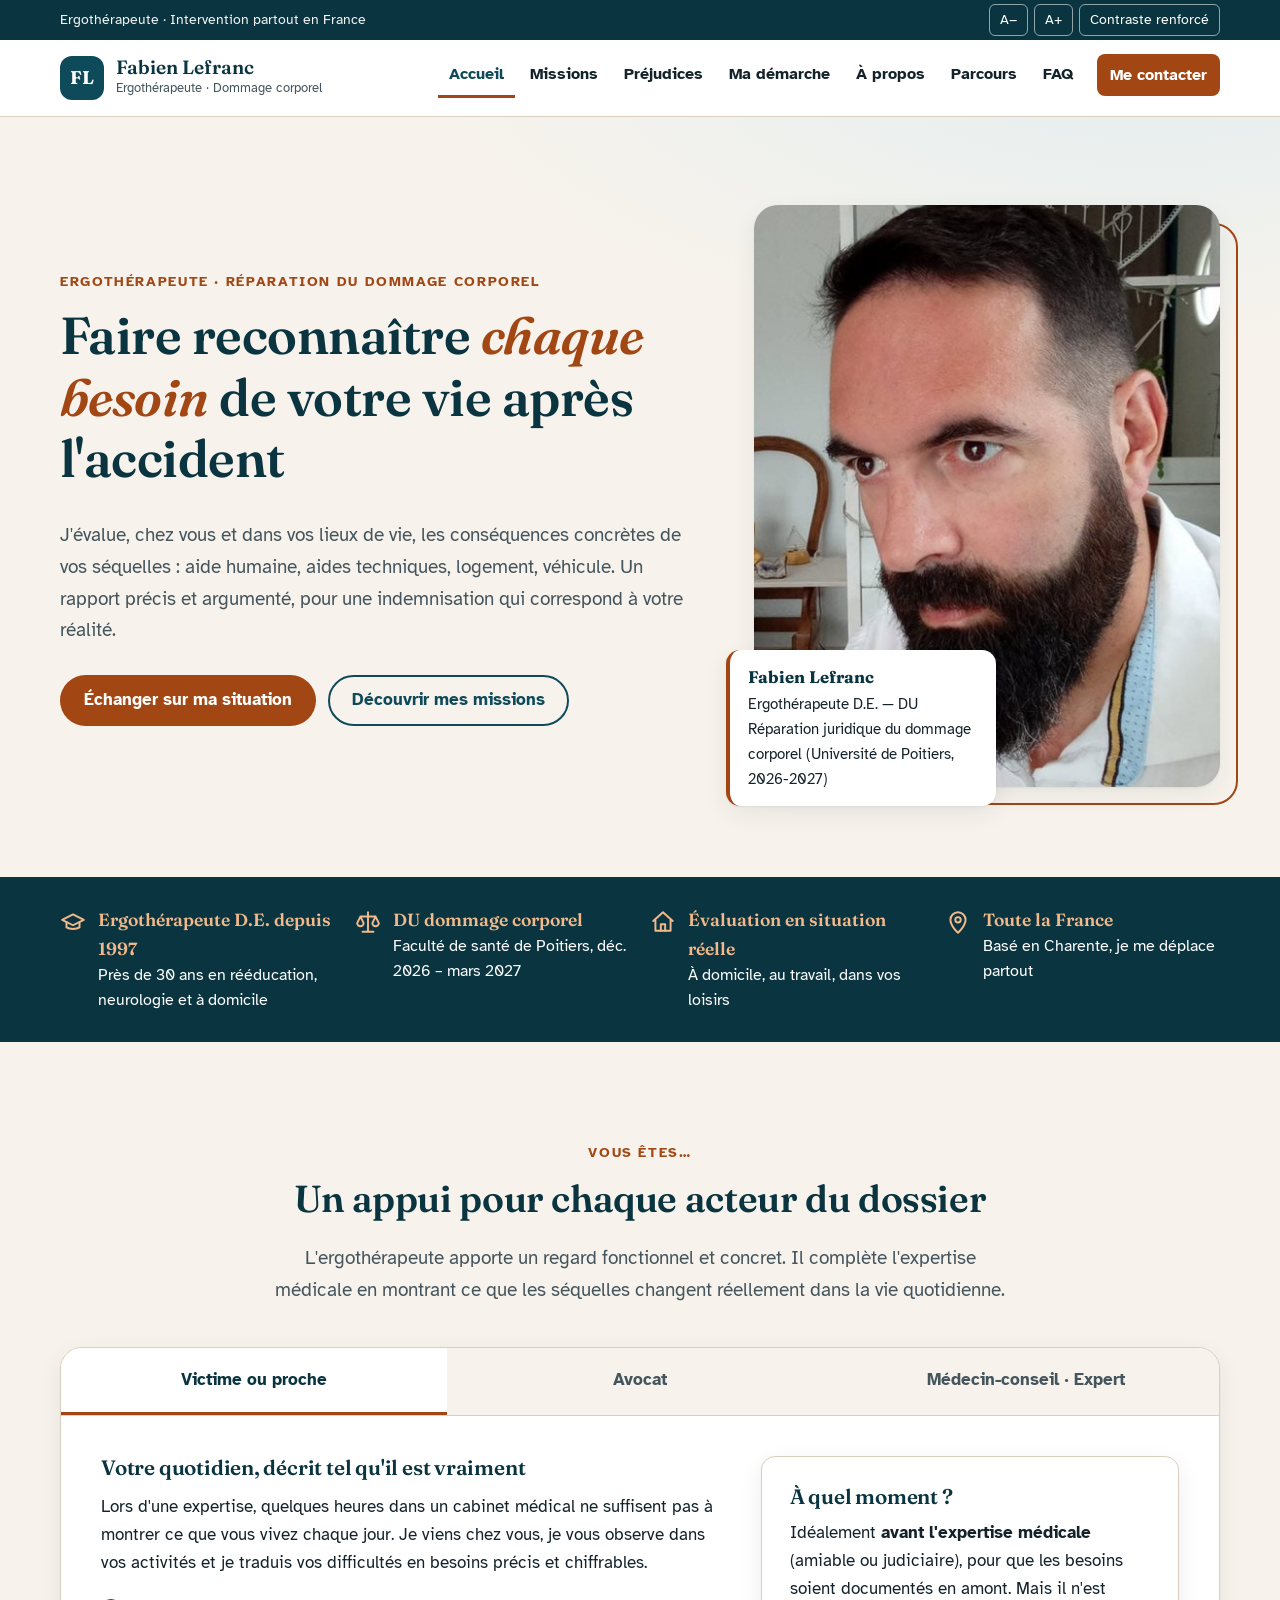
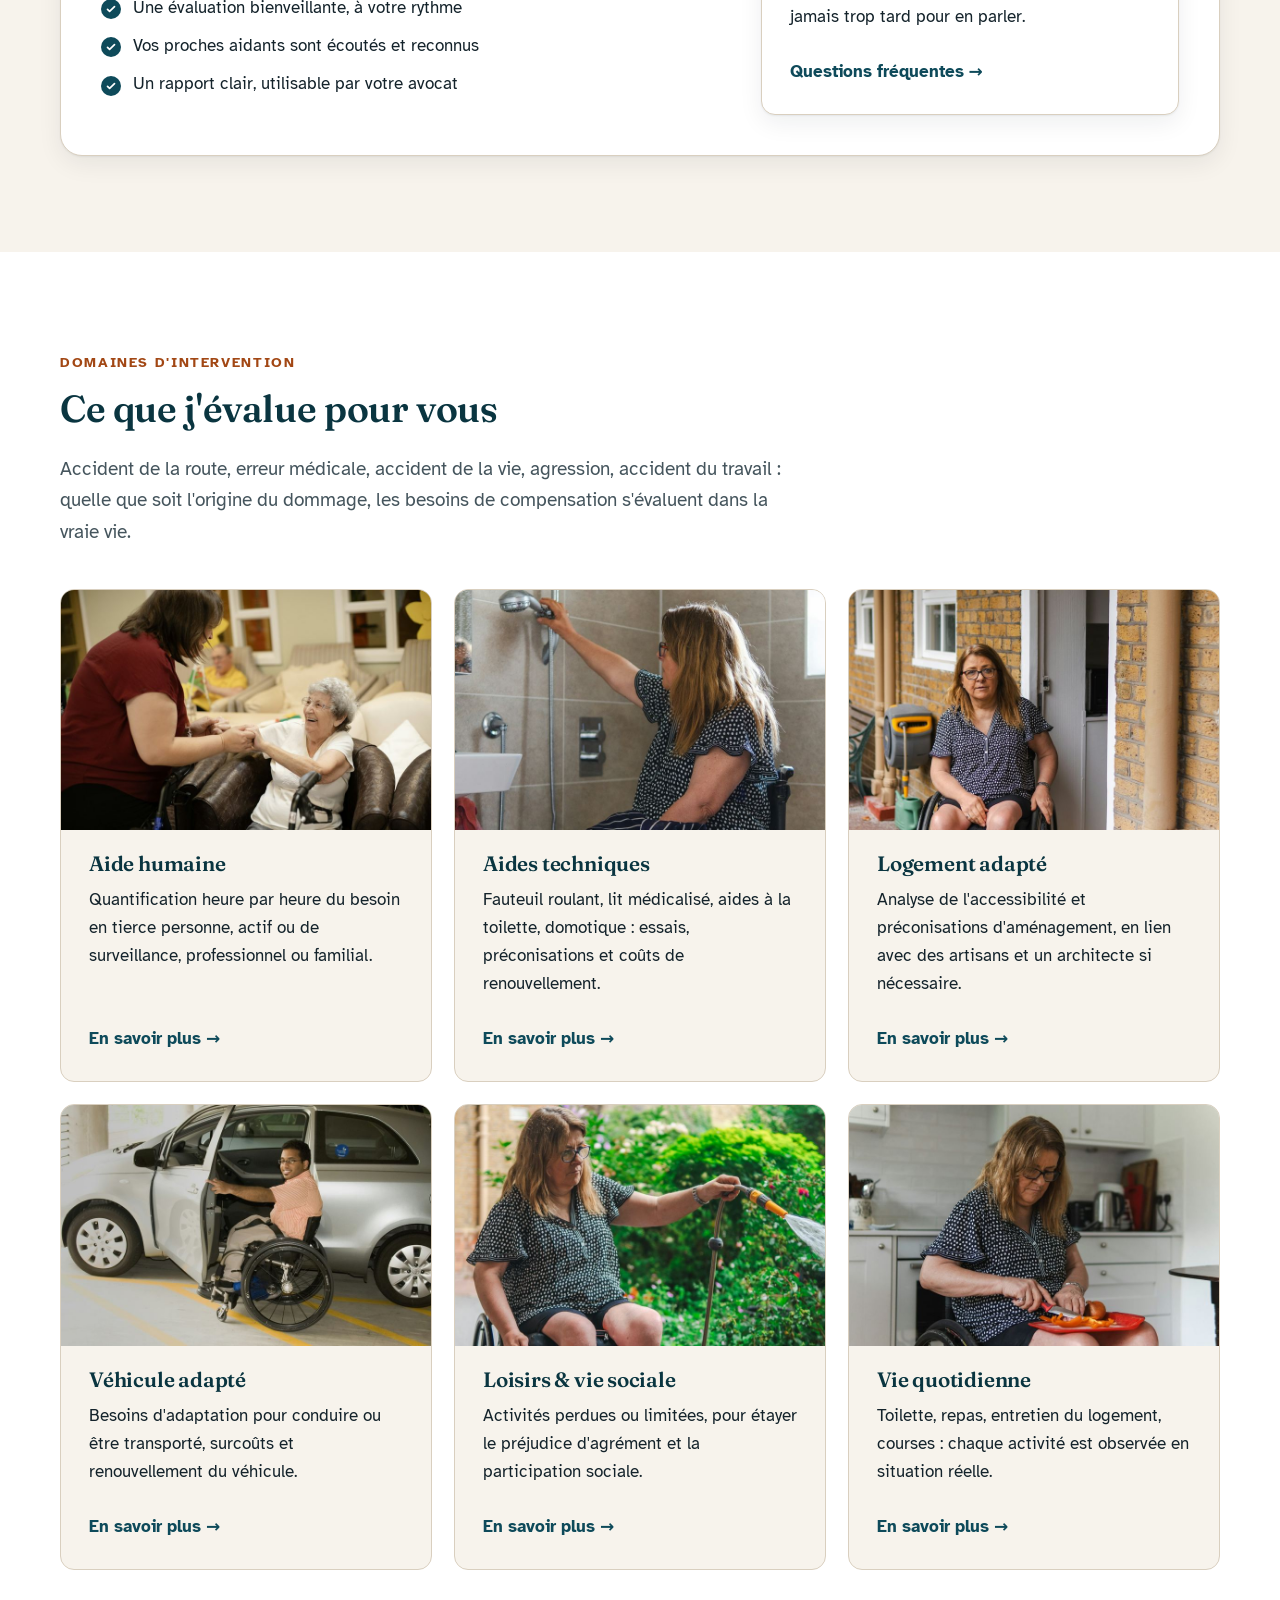
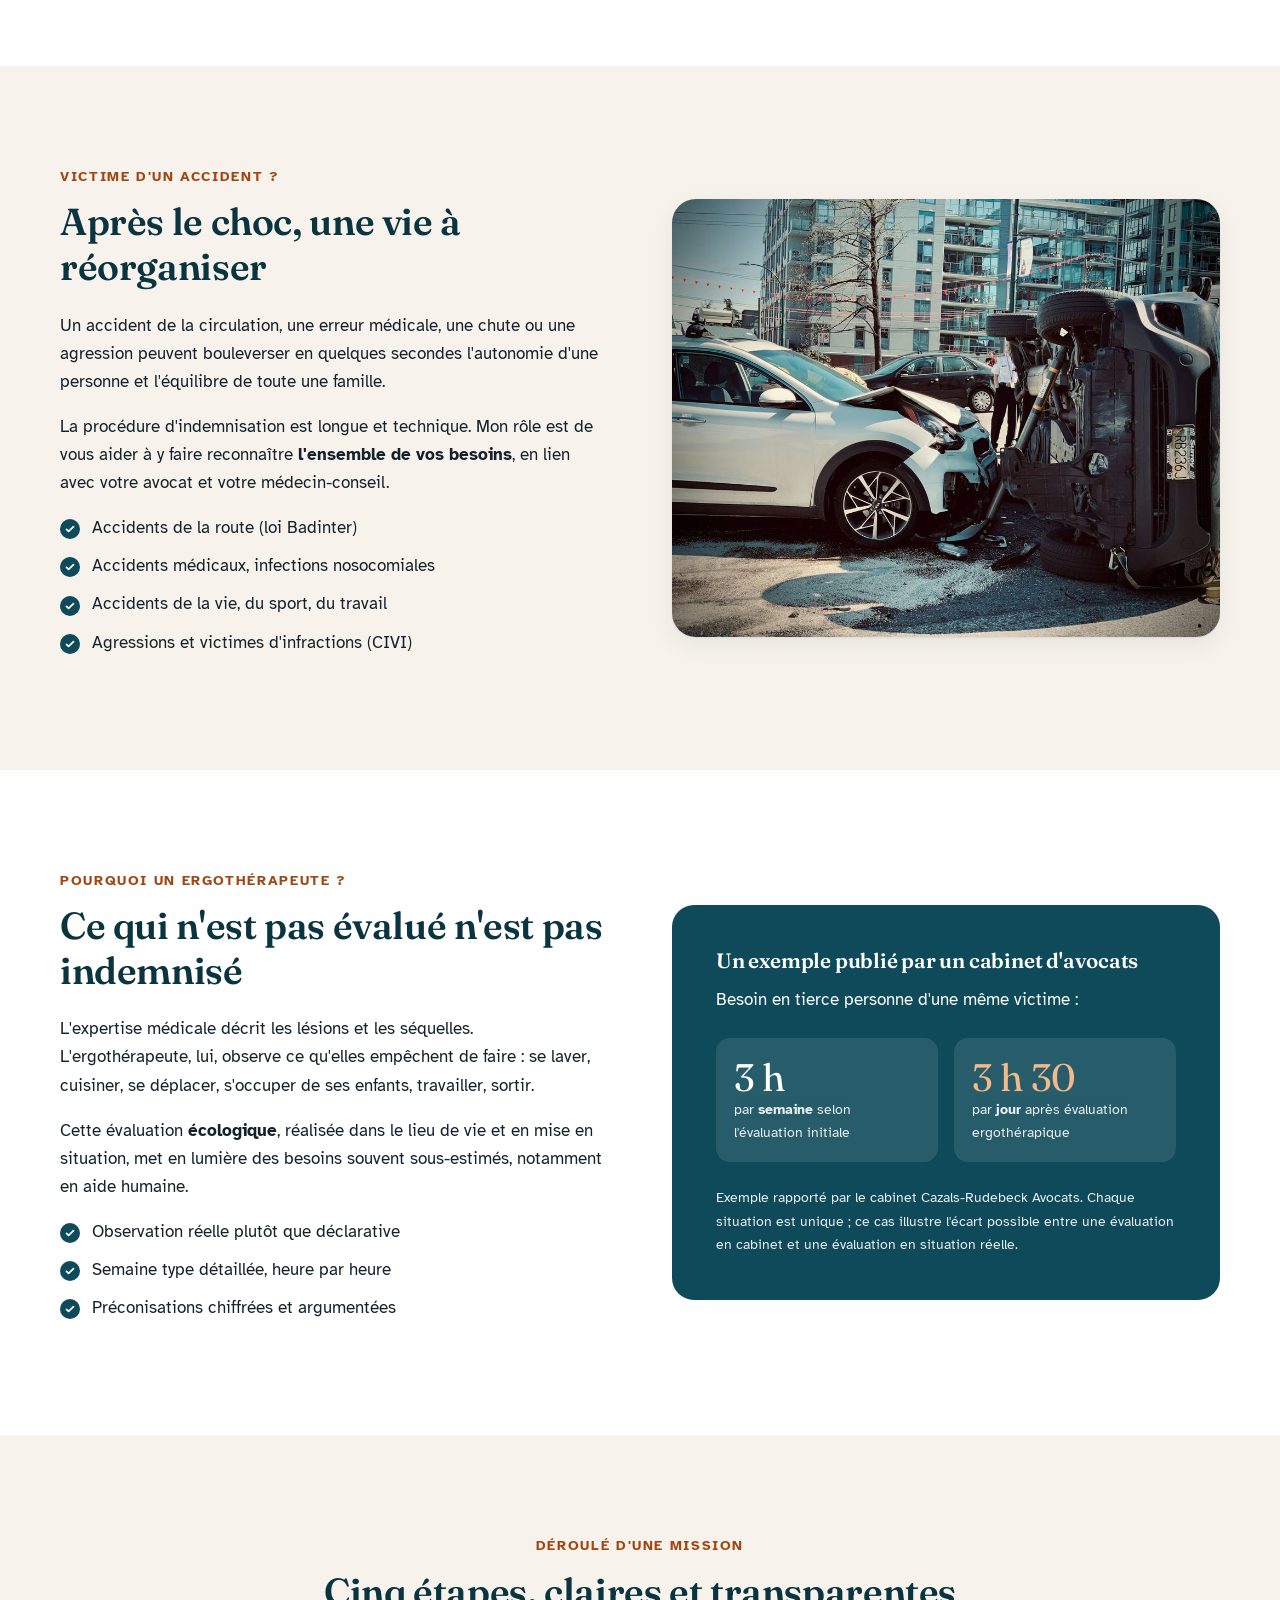
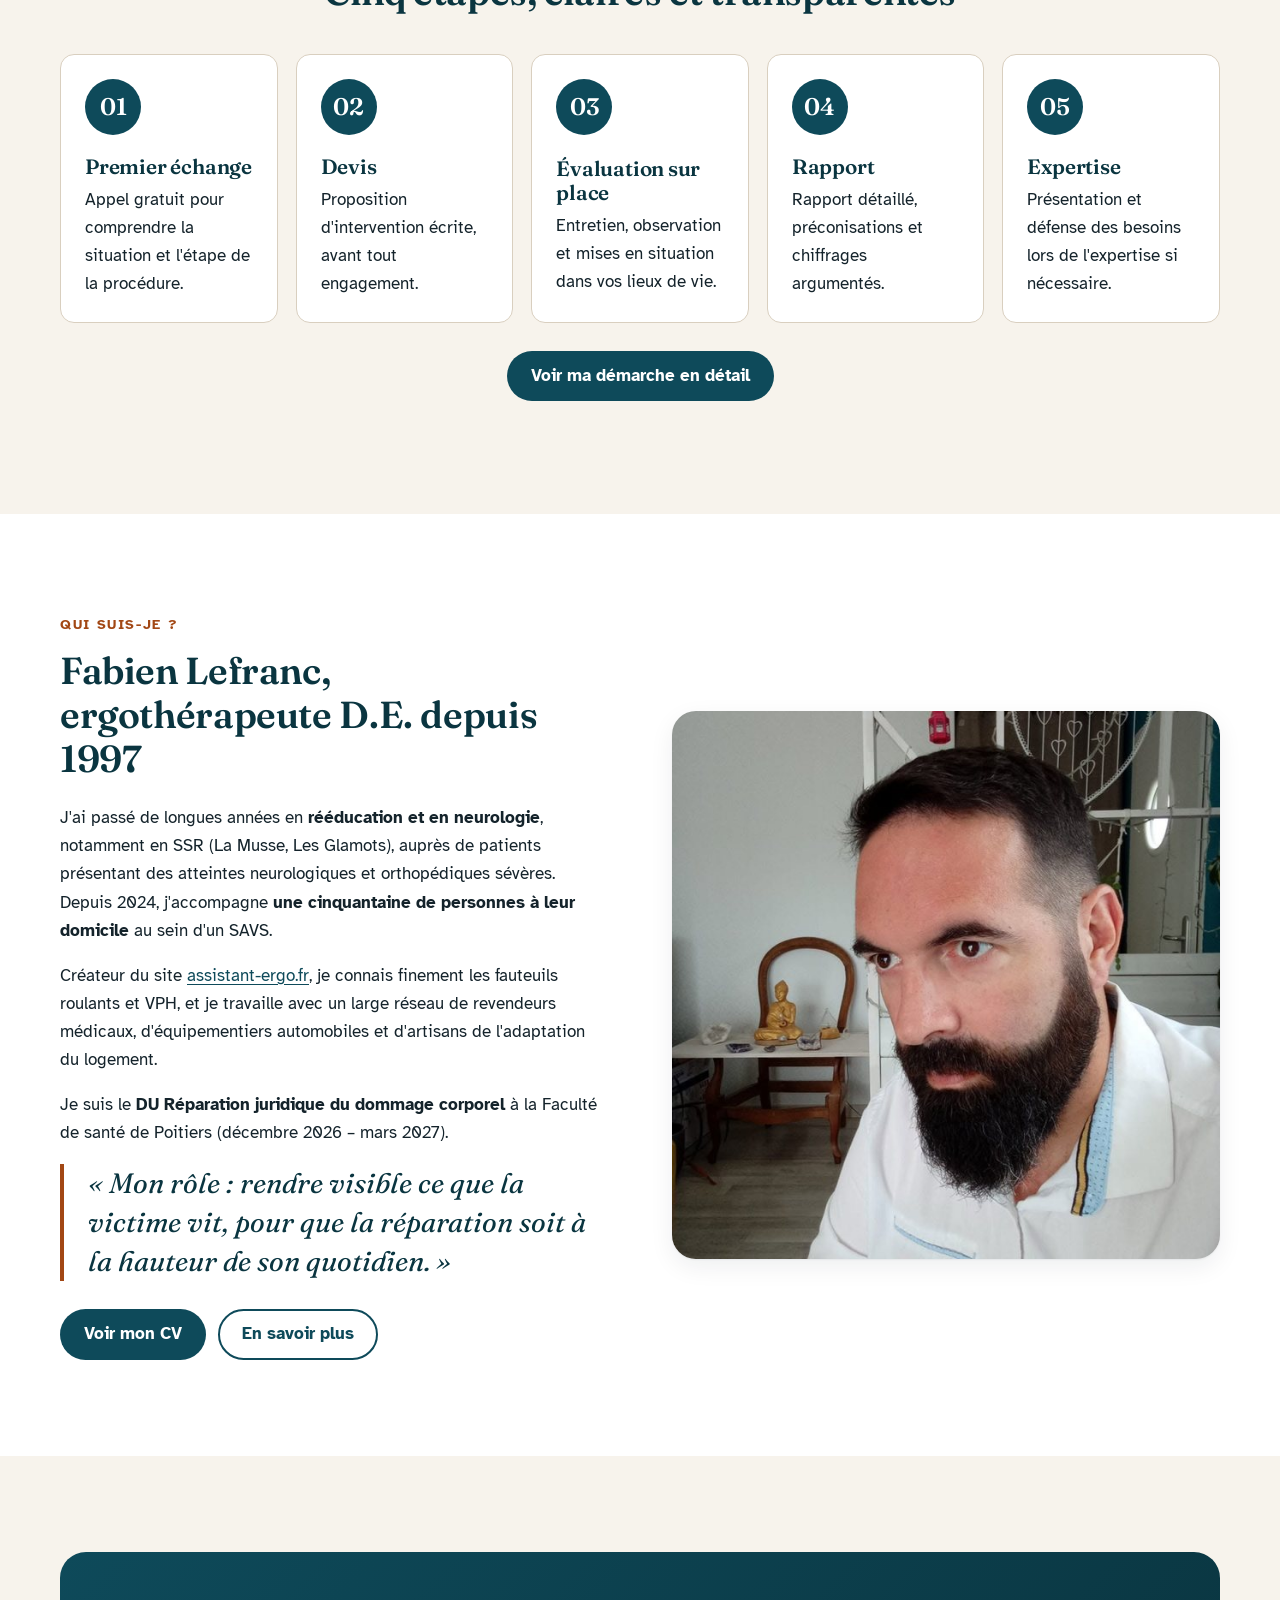
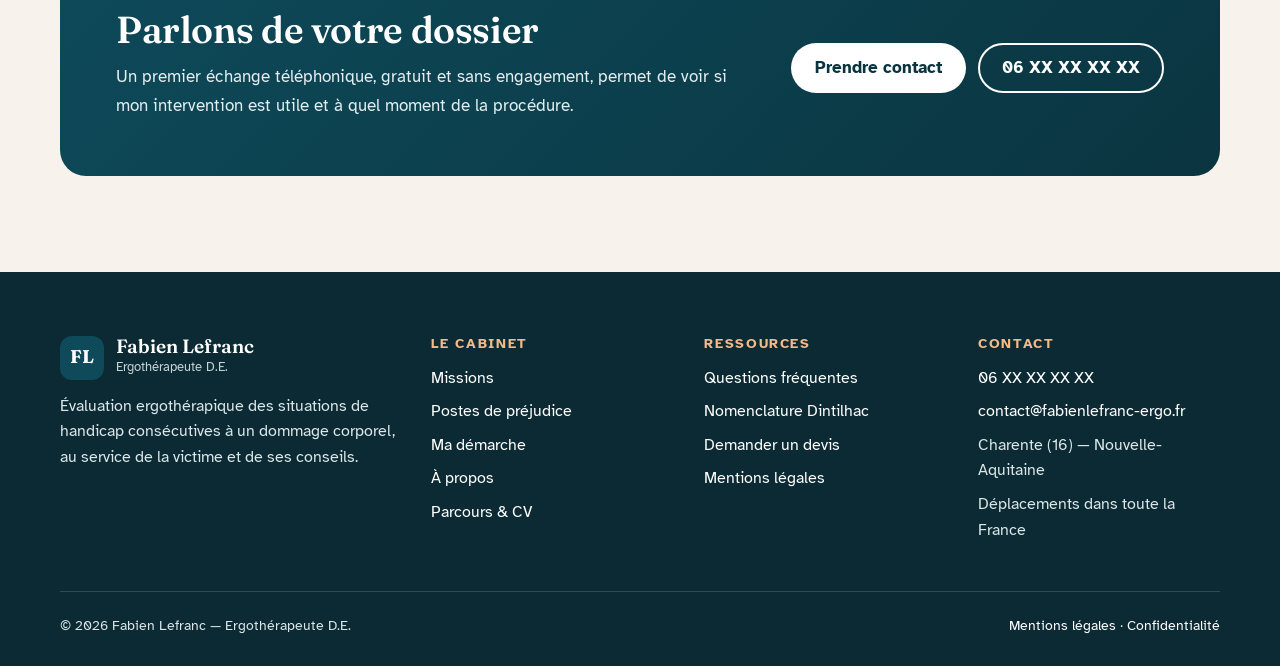
==== index.html @ 54b2f26e "Première version du site ergothérapie & dommage corporel Co-Authored-By: Claude Opus 5.5 <noreply@an" ====
<!doctype html>
<html lang="fr" data-text="md">
<head>
<meta charset="utf-8">
<meta name="viewport" content="width=device-width, initial-scale=1">
<title>Fabien Lefranc — Ergothérapeute en réparation du dommage corporel</title>
<meta name="description" content="Ergothérapeute spécialisé dans la réparation juridique du dommage corporel : évaluation des besoins en aide humaine, aides techniques, logement et véhicule adaptés. Intervention dans toute la France.">
<meta property="og:title" content="Fabien Lefranc — Ergothérapeute en réparation du dommage corporel">
<meta property="og:description" content="Ergothérapeute spécialisé dans la réparation juridique du dommage corporel : évaluation des besoins en aide humaine, aides techniques, logement et véhicule adaptés. Intervention dans toute la France.">
<meta property="og:image" content="assets/img/fabien-lefranc.jpg">
<meta name="theme-color" content="#0a3540">
<link rel="icon" href="data:image/svg+xml,%3Csvg xmlns='http://www.w3.org/2000/svg' viewBox='0 0 64 64'%3E%3Crect width='64' height='64' rx='16' fill='%230e4a5a'/%3E%3Ctext x='32' y='42' font-family='Georgia' font-size='28' font-weight='700' fill='white' text-anchor='middle'%3EFL%3C/text%3E%3C/svg%3E">
<link rel="preconnect" href="https://fonts.googleapis.com">
<link rel="preconnect" href="https://fonts.gstatic.com" crossorigin>
<link href="https://fonts.googleapis.com/css2?family=Atkinson+Hyperlegible:ital,wght@0,400;0,700;1,400&family=Fraunces:ital,opsz,wght@0,9..144,500;0,9..144,600;0,9..144,700;1,9..144,500&display=swap" rel="stylesheet">
<link rel="stylesheet" href="assets/css/style.css">
</head>
<body>
<a class="skip-link" href="#contenu">Aller au contenu</a>

<div class="a11y-bar">
  <div class="wrap">
    <p>Ergothérapeute · Intervention partout en France</p>
    <div class="a11y-tools" role="group" aria-label="Options d'affichage">
      <button type="button" data-a11y="minus" aria-label="Réduire la taille du texte">A−</button>
      <button type="button" data-a11y="plus" aria-label="Agrandir la taille du texte">A+</button>
      <button type="button" data-a11y="contrast" aria-pressed="false">Contraste renforcé</button>
    </div>
  </div>
</div>

<header class="site-header">
  <div class="wrap">
    <a class="brand" href="index.html" aria-label="Fabien Lefranc, ergothérapeute — accueil">
      <span class="brand-mark" aria-hidden="true">FL</span>
      <span><span class="brand-name">Fabien Lefranc</span><span class="brand-sub">Ergothérapeute · Dommage corporel</span></span>
    </a>
    <button class="nav-toggle" type="button" aria-expanded="false" aria-controls="main-nav">
      <svg width="20" height="20" viewBox="0 0 24 24" fill="none" stroke="currentColor" stroke-width="2.2" stroke-linecap="round" aria-hidden="true"><path d="M3 6h18M3 12h18M3 18h18"/></svg>
      Menu
    </button>
    <nav id="main-nav" class="main-nav" aria-label="Navigation principale">
      <ul>
<li><a href="index.html" aria-current="page">Accueil</a></li>
<li><a href="missions.html">Missions</a></li>
<li><a href="prejudices.html">Préjudices</a></li>
<li><a href="demarche.html">Ma démarche</a></li>
<li><a href="a-propos.html">À propos</a></li>
<li><a href="cv.html">Parcours</a></li>
<li><a href="faq.html">FAQ</a></li>
        <li><a class="btn btn-primary" href="contact.html">Me contacter</a></li>
      </ul>
    </nav>
  </div>
</header>

<main id="contenu" tabindex="-1">
<section class="hero">
  <div class="wrap hero-grid">
    <div>
      <span class="eyebrow">Ergothérapeute · Réparation du dommage corporel</span>
      <h1>Faire reconnaître <em>chaque besoin</em> de votre vie après l'accident</h1>
      <p class="lead">J'évalue, chez vous et dans vos lieux de vie, les conséquences concrètes de vos séquelles : aide humaine, aides techniques, logement, véhicule. Un rapport précis et argumenté, pour une indemnisation qui correspond à votre réalité.</p>
      <div class="btn-row">
        <a class="btn btn-primary" href="contact.html">Échanger sur ma situation</a>
        <a class="btn btn-ghost" href="missions.html">Découvrir mes missions</a>
      </div>
    </div>
    <div class="hero-photo">
      <img src="assets/img/fabien-lefranc-portrait.jpg" width="480" height="640" alt="Portrait de Fabien Lefranc, ergothérapeute">
      <p class="hero-badge"><strong>Fabien Lefranc</strong>Ergothérapeute D.E. — DU Réparation juridique du dommage corporel (Université de Poitiers, 2026-2027)</p>
    </div>
  </div>
</section>

<div class="trust" role="region" aria-label="En bref">
  <div class="wrap">
    <ul>
      <li><svg width="26" height="26" viewBox="0 0 24 24" fill="none" stroke="currentColor" stroke-width="1.8" stroke-linecap="round" stroke-linejoin="round" aria-hidden="true" focusable="false"><path d="M22 10L12 5 2 10l10 5 10-5z"/><path d="M6 12v5c3 2 9 2 12 0v-5"/></svg><span><strong>Ergothérapeute D.E. depuis 1997</strong>Près de 30 ans en rééducation, neurologie et à domicile</span></li>
      <li><svg width="26" height="26" viewBox="0 0 24 24" fill="none" stroke="currentColor" stroke-width="1.8" stroke-linecap="round" stroke-linejoin="round" aria-hidden="true" focusable="false"><path d="M12 3v18M7 21h10M5 7h14M5 7l-3 6a3 3 0 0 0 6 0L5 7zm14 0l-3 6a3 3 0 0 0 6 0l-3-6z"/></svg><span><strong>DU dommage corporel</strong>Faculté de santé de Poitiers, déc. 2026 – mars 2027</span></li>
      <li><svg width="26" height="26" viewBox="0 0 24 24" fill="none" stroke="currentColor" stroke-width="1.8" stroke-linecap="round" stroke-linejoin="round" aria-hidden="true" focusable="false"><path d="M3 11l9-8 9 8M5 10v10h14V10"/><path d="M10 20v-6h4v6"/></svg><span><strong>Évaluation en situation réelle</strong>À domicile, au travail, dans vos loisirs</span></li>
      <li><svg width="26" height="26" viewBox="0 0 24 24" fill="none" stroke="currentColor" stroke-width="1.8" stroke-linecap="round" stroke-linejoin="round" aria-hidden="true" focusable="false"><path d="M12 22s7-6.2 7-12a7 7 0 1 0-14 0c0 5.8 7 12 7 12z"/><circle cx="12" cy="10" r="2.5"/></svg><span><strong>Toute la France</strong>Basé en Charente, je me déplace partout</span></li>
    </ul>
  </div>
</div>

<section>
  <div class="wrap">
    <div class="section-head center reveal">
      <span class="eyebrow">Vous êtes…</span>
      <h2>Un appui pour chaque acteur du dossier</h2>
      <p class="lead">L'ergothérapeute apporte un regard fonctionnel et concret. Il complète l'expertise médicale en montrant ce que les séquelles changent réellement dans la vie quotidienne.</p>
    </div>
    <div class="audience reveal">
      <div role="tablist" aria-label="Choisissez votre profil">
        <button role="tab" id="t-victime" aria-controls="p-victime" aria-selected="true">Victime ou proche</button>
        <button role="tab" id="t-avocat" aria-controls="p-avocat" aria-selected="false" tabindex="-1">Avocat</button>
        <button role="tab" id="t-medecin" aria-controls="p-medecin" aria-selected="false" tabindex="-1">Médecin-conseil · Expert</button>
      </div>
      <div role="tabpanel" id="p-victime" aria-labelledby="t-victime">
        <div>
          <h3>Votre quotidien, décrit tel qu'il est vraiment</h3>
          <p>Lors d'une expertise, quelques heures dans un cabinet médical ne suffisent pas à montrer ce que vous vivez chaque jour. Je viens chez vous, je vous observe dans vos activités et je traduis vos difficultés en besoins précis et chiffrables.</p>
          <ul class="checks">
            <li>Une évaluation bienveillante, à votre rythme</li>
            <li>Vos proches aidants sont écoutés et reconnus</li>
            <li>Un rapport clair, utilisable par votre avocat</li>
          </ul>
        </div>
        <div class="card"><h3>À quel moment ?</h3><p>Idéalement <strong>avant l'expertise médicale</strong> (amiable ou judiciaire), pour que les besoins soient documentés en amont. Mais il n'est jamais trop tard pour en parler.</p><a class="more" href="faq.html">Questions fréquentes</a></div>
      </div>
      <div role="tabpanel" id="p-avocat" aria-labelledby="t-avocat" hidden>
        <div>
          <h3>Des éléments objectifs pour chiffrer les postes de préjudice</h3>
          <p>Mon rapport est construit pour être exploité dans la procédure : description de la situation de handicap, semaine type heure par heure, préconisations argumentées et devis à l'appui. Il nourrit directement vos demandes au titre de la nomenclature Dintilhac.</p>
          <ul class="checks">
            <li>Assistance par tierce personne (ATP) quantifiée</li>
            <li>Frais de logement et de véhicule adaptés (FLA, FVA)</li>
            <li>Dépenses de santé futures, frais divers, aides techniques</li>
          </ul>
        </div>
        <div class="card"><h3>Délais & format</h3><p>Rapport écrit, illustré et sourcé, remis dans des délais compatibles avec le calendrier de l'expertise. Présence possible lors de la réunion d'expertise.</p><a class="more" href="demarche.html">Voir ma démarche</a></div>
      </div>
      <div role="tabpanel" id="p-medecin" aria-labelledby="t-medecin" hidden>
        <div>
          <h3>Un éclairage technique en qualité de sapiteur</h3>
          <p>À la demande d'un médecin expert ou d'un médecin-conseil de victime, j'apporte un avis technique sur les besoins de compensation : évaluation écologique fondée sur la CIF (Classification internationale du fonctionnement), mises en situation et analyse de l'environnement.</p>
          <ul class="checks">
            <li>Méthodologie transparente et reproductible</li>
            <li>Analyse des capacités, limitations et restrictions</li>
            <li>Préconisations réalistes et justifiées</li>
          </ul>
        </div>
        <div class="card"><h3>Indépendance</h3><p>Mon rôle est de décrire objectivement la situation et les besoins, avec rigueur et sans parti pris.</p><a class="more" href="missions.html#sapiteur">Mission de sapiteur</a></div>
      </div>
    </div>
  </div>
</section>

<section class="section-alt">
  <div class="wrap">
    <div class="section-head reveal">
      <span class="eyebrow">Domaines d'intervention</span>
      <h2>Ce que j'évalue pour vous</h2>
      <p class="lead">Accident de la route, erreur médicale, accident de la vie, agression, accident du travail : quelle que soit l'origine du dommage, les besoins de compensation s'évaluent dans la vraie vie.</p>
    </div>
    <div class="grid grid-3">
      <article class="card has-photo reveal"><img class="card-photo" src="assets/img/photos/carte-aidant.jpg" width="800" height="520" alt="Une aidante accompagne une personne âgée assise dans son fauteuil" loading="lazy"><h3>Aide humaine</h3><p>Quantification heure par heure du besoin en tierce personne, actif ou de surveillance, professionnel ou familial.</p><a class="more" href="missions.html#tierce-personne">En savoir plus<span class="sr-only"> : Aide humaine</span></a></article>
      <article class="card has-photo reveal"><img class="card-photo" src="assets/img/photos/carte-douche.jpg" width="800" height="520" alt="Une femme en fauteuil roulant utilise une douche accessible" loading="lazy"><h3>Aides techniques</h3><p>Fauteuil roulant, lit médicalisé, aides à la toilette, domotique : essais, préconisations et coûts de renouvellement.</p><a class="more" href="missions.html#aides-techniques">En savoir plus<span class="sr-only"> : Aides techniques</span></a></article>
      <article class="card has-photo reveal"><img class="card-photo" src="assets/img/photos/carte-porte.jpg" width="800" height="520" alt="Une femme en fauteuil roulant sur le seuil de sa maison" loading="lazy"><h3>Logement adapté</h3><p>Analyse de l'accessibilité et préconisations d'aménagement, en lien avec des artisans et un architecte si nécessaire.</p><a class="more" href="missions.html#logement">En savoir plus<span class="sr-only"> : Logement adapté</span></a></article>
      <article class="card has-photo reveal"><img class="card-photo" src="assets/img/photos/carte-voiture.jpg" width="800" height="520" alt="Un homme en fauteuil roulant monte dans sa voiture" loading="lazy"><h3>Véhicule adapté</h3><p>Besoins d'adaptation pour conduire ou être transporté, surcoûts et renouvellement du véhicule.</p><a class="more" href="missions.html#vehicule">En savoir plus<span class="sr-only"> : Véhicule adapté</span></a></article>
      <article class="card has-photo reveal"><img class="card-photo" src="assets/img/photos/carte-jardin.jpg" width="800" height="520" alt="Une femme en fauteuil roulant arrose son jardin" loading="lazy"><h3>Loisirs & vie sociale</h3><p>Activités perdues ou limitées, pour étayer le préjudice d'agrément et la participation sociale.</p><a class="more" href="prejudices.html">En savoir plus<span class="sr-only"> : Loisirs & vie sociale</span></a></article>
      <article class="card has-photo reveal"><img class="card-photo" src="assets/img/photos/carte-cuisine.jpg" width="800" height="520" alt="Une femme en fauteuil roulant prépare un repas dans sa cuisine" loading="lazy"><h3>Vie quotidienne</h3><p>Toilette, repas, entretien du logement, courses : chaque activité est observée en situation réelle.</p><a class="more" href="demarche.html">En savoir plus<span class="sr-only"> : Vie quotidienne</span></a></article>
    </div>
  </div>
</section>

<section>
  <div class="wrap split reverse">
    <div class="reveal">
      <img src="assets/img/photos/accident-grand.jpg" width="1000" height="800" alt="Deux voitures accidentées sur la chaussée après une collision" loading="lazy" class="rounded-photo">
    </div>
    <div class="reveal">
      <span class="eyebrow">Victime d'un accident ?</span>
      <h2>Après le choc, une vie à réorganiser</h2>
      <p>Un accident de la circulation, une erreur médicale, une chute ou une agression peuvent bouleverser en quelques secondes l'autonomie d'une personne et l'équilibre de toute une famille.</p>
      <p>La procédure d'indemnisation est longue et technique. Mon rôle est de vous aider à y faire reconnaître <strong>l'ensemble de vos besoins</strong>, en lien avec votre avocat et votre médecin-conseil.</p>
      <ul class="checks">
        <li>Accidents de la route (loi Badinter)</li>
        <li>Accidents médicaux, infections nosocomiales</li>
        <li>Accidents de la vie, du sport, du travail</li>
        <li>Agressions et victimes d'infractions (CIVI)</li>
      </ul>
    </div>
  </div>
</section>

<section class="section-alt">
  <div class="wrap split">
    <div class="reveal">
      <span class="eyebrow">Pourquoi un ergothérapeute ?</span>
      <h2>Ce qui n'est pas évalué n'est pas indemnisé</h2>
      <p>L'expertise médicale décrit les lésions et les séquelles. L'ergothérapeute, lui, observe ce qu'elles empêchent de faire : se laver, cuisiner, se déplacer, s'occuper de ses enfants, travailler, sortir.</p>
      <p>Cette évaluation <strong>écologique</strong>, réalisée dans le lieu de vie et en mise en situation, met en lumière des besoins souvent sous-estimés, notamment en aide humaine.</p>
      <ul class="checks">
        <li>Observation réelle plutôt que déclarative</li>
        <li>Semaine type détaillée, heure par heure</li>
        <li>Préconisations chiffrées et argumentées</li>
      </ul>
    </div>
    <div class="figure-box reveal" role="figure" aria-labelledby="fig-title">
      <h3 id="fig-title">Un exemple publié par un cabinet d'avocats</h3>
      <p>Besoin en tierce personne d'une même victime :</p>
      <div class="compare">
        <div><span class="big">3 h</span><small>par <strong>semaine</strong> selon l'évaluation initiale</small></div>
        <div class="after"><span class="big">3 h 30</span><small>par <strong>jour</strong> après évaluation ergothérapique</small></div>
      </div>
      <small>Exemple rapporté par le cabinet Cazals-Rudebeck Avocats. Chaque situation est unique ; ce cas illustre l'écart possible entre une évaluation en cabinet et une évaluation en situation réelle.</small>
    </div>
  </div>
</section>

<section>
  <div class="wrap">
    <div class="section-head center reveal">
      <span class="eyebrow">Déroulé d'une mission</span>
      <h2>Cinq étapes, claires et transparentes</h2>
    </div>
    <ol class="steps horizontal">
      <li class="step reveal"><div><h3>Premier échange</h3><p>Appel gratuit pour comprendre la situation et l'étape de la procédure.</p></div></li>
      <li class="step reveal"><div><h3>Devis</h3><p>Proposition d'intervention écrite, avant tout engagement.</p></div></li>
      <li class="step reveal"><div><h3>Évaluation sur place</h3><p>Entretien, observation et mises en situation dans vos lieux de vie.</p></div></li>
      <li class="step reveal"><div><h3>Rapport</h3><p>Rapport détaillé, préconisations et chiffrages argumentés.</p></div></li>
      <li class="step reveal"><div><h3>Expertise</h3><p>Présentation et défense des besoins lors de l'expertise si nécessaire.</p></div></li>
    </ol>
    <p style="text-align:center;margin-top:28px"><a class="btn btn-dark" href="demarche.html">Voir ma démarche en détail</a></p>
  </div>
</section>

<section class="section-alt">
  <div class="wrap split reverse">
    <div class="reveal">
      <img src="assets/img/fabien-lefranc.jpg" width="640" height="640" alt="Fabien Lefranc, ergothérapeute" style="border-radius:24px;box-shadow:var(--shadow)">
    </div>
    <div class="reveal">
      <span class="eyebrow">Qui suis-je ?</span>
      <h2>Fabien Lefranc, ergothérapeute D.E. depuis 1997</h2>
      <p>J'ai passé de longues années en <strong>rééducation et en neurologie</strong>, notamment en SSR (La Musse, Les Glamots), auprès de patients présentant des atteintes neurologiques et orthopédiques sévères. Depuis 2024, j'accompagne <strong>une cinquantaine de personnes à leur domicile</strong> au sein d'un SAVS.</p>
      <p>Créateur du site <a href="https://assistant-ergo.fr" rel="noopener">assistant-ergo.fr</a>, je connais finement les fauteuils roulants et VPH, et je travaille avec un large réseau de revendeurs médicaux, d'équipementiers automobiles et d'artisans de l'adaptation du logement.</p>
      <p>Je suis le <strong>DU Réparation juridique du dommage corporel</strong> à la Faculté de santé de Poitiers (décembre 2026 – mars 2027).</p>
      <blockquote class="quote"><p>« Mon rôle : rendre visible ce que la victime vit, pour que la réparation soit à la hauteur de son quotidien. »</p></blockquote>
      <div class="btn-row" style="margin-top:24px"><a class="btn btn-dark" href="cv.html">Voir mon CV</a><a class="btn btn-ghost" href="a-propos.html">En savoir plus</a></div>
    </div>
  </div>
</section>

<section>
  <div class="wrap">
    <div class="cta reveal">
      <div>
        <h2>Parlons de votre dossier</h2>
        <p>Un premier échange téléphonique, gratuit et sans engagement, permet de voir si mon intervention est utile et à quel moment de la procédure.</p>
      </div>
      <div class="btn-row">
        <a class="btn btn-light" href="contact.html">Prendre contact</a>
        <a class="btn btn-outline-light" href="tel:+33600000000">06 XX XX XX XX</a>
      </div>
    </div>
  </div>
</section>
</main>

<footer class="site-footer">
  <div class="wrap">
    <div class="footer-grid">
      <div>
        <p class="brand" style="margin-bottom:14px"><span class="brand-mark" aria-hidden="true">FL</span>
        <span><span class="brand-name">Fabien Lefranc</span><span class="brand-sub">Ergothérapeute D.E.</span></span></p>
        <p>Évaluation ergothérapique des situations de handicap consécutives à un dommage corporel, au service de la victime et de ses conseils.</p>
      </div>
      <div>
        <h2>Le cabinet</h2>
        <ul>
          <li><a href="missions.html">Missions</a></li>
          <li><a href="prejudices.html">Postes de préjudice</a></li>
          <li><a href="demarche.html">Ma démarche</a></li>
          <li><a href="a-propos.html">À propos</a></li>
          <li><a href="cv.html">Parcours & CV</a></li>
        </ul>
      </div>
      <div>
        <h2>Ressources</h2>
        <ul>
          <li><a href="faq.html">Questions fréquentes</a></li>
          <li><a href="prejudices.html#nomenclature">Nomenclature Dintilhac</a></li>
          <li><a href="contact.html">Demander un devis</a></li>
          <li><a href="mentions-legales.html">Mentions légales</a></li>
        </ul>
      </div>
      <div>
        <h2>Contact</h2>
        <ul>
          <li><a href="tel:+33600000000">06 XX XX XX XX</a></li>
          <li><a href="mailto:contact@fabienlefranc-ergo.fr">contact@fabienlefranc-ergo.fr</a></li>
          <li>Charente (16) — Nouvelle-Aquitaine</li>
          <li>Déplacements dans toute la France</li>
        </ul>
      </div>
    </div>
    <div class="footer-bottom">
      <p style="margin:0">© <span id="year">2026</span> Fabien Lefranc — Ergothérapeute D.E.</p>
      <p style="margin:0"><a href="mentions-legales.html">Mentions légales</a> · <a href="mentions-legales.html#confidentialite">Confidentialité</a></p>
    </div>
  </div>
</footer>

<a class="btn btn-primary mobile-call" href="tel:+33600000000"><svg width="20" height="20" viewBox="0 0 24 24" fill="none" stroke="currentColor" stroke-width="1.8" stroke-linecap="round" stroke-linejoin="round" aria-hidden="true" focusable="false"><path d="M22 16.9v3a2 2 0 0 1-2.2 2 19.8 19.8 0 0 1-8.6-3.1 19.5 19.5 0 0 1-6-6A19.8 19.8 0 0 1 2.1 4.2 2 2 0 0 1 4.1 2h3a2 2 0 0 1 2 1.7c.1 1 .4 1.9.7 2.8a2 2 0 0 1-.5 2.1L8 9.9a16 16 0 0 0 6 6l1.3-1.3a2 2 0 0 1 2.1-.4c.9.3 1.8.6 2.8.7a2 2 0 0 1 1.7 2z"/></svg> Appeler</a>
<script src="assets/js/main.js"></script>
</body>
</html>
---- assets/css/style.css ----
/* =========================================================
   Fabien Lefranc — Ergothérapeute · Dommage corporel
   Charte : bleu pétrole profond + ocre cuivré sur fond sable.
   Tous les couples texte/fond visent au minimum WCAG AA (4,5:1),
   la plupart AAA (7:1).
   ========================================================= */

:root {
  --ink: #14232b;          /* texte principal — 15:1 sur sable */
  --muted: #45555d;        /* texte secondaire — 7:1 sur sable */
  --petrol: #0e4a5a;       /* couleur principale — 9,5:1 sur blanc */
  --petrol-dark: #0a3540;
  --petrol-soft: #e3eef0;
  --ochre: #a24714;        /* accent — 5,9:1 sur blanc */
  --ochre-light: #f3b98a;  /* accent sur fond sombre — 8:1 sur pétrole foncé */
  --sand: #f7f3ec;
  --paper: #ffffff;
  --line: #d9cfbf;
  --focus: #ffbf47;

  --font-title: "Fraunces", Georgia, "Times New Roman", serif;
  --font-body: "Atkinson Hyperlegible", "Segoe UI", system-ui, sans-serif;

  --radius: 14px;
  --shadow: 0 1px 2px rgba(20, 35, 43, .06), 0 8px 24px rgba(20, 35, 43, .07);
  --wrap: 1160px;
  --fs: 1.0625rem;
}

/* Taille de texte réglable (boutons A- / A+) */
html[data-text="lg"] { font-size: 112.5%; }
html[data-text="xl"] { font-size: 125%; }

/* Mode contraste renforcé */
html[data-contrast="high"] {
  --ink: #000; --muted: #000; --petrol: #000; --petrol-dark: #000;
  --petrol-soft: #fff; --ochre: #000; --ochre-light: #ffe600;
  --sand: #fff; --paper: #fff; --line: #000;
}
html[data-contrast="high"] .band,
html[data-contrast="high"] .site-footer,
html[data-contrast="high"] .cta { background: #000 !important; color: #fff; }
html[data-contrast="high"] a { text-decoration: underline; }
html[data-contrast="high"] .card,
html[data-contrast="high"] .step { border: 2px solid #000; box-shadow: none; }

*, *::before, *::after { box-sizing: border-box; }
html { scroll-behavior: smooth; -webkit-text-size-adjust: 100%; }
@media (prefers-reduced-motion: reduce) {
  html { scroll-behavior: auto; }
  *, *::before, *::after { transition: none !important; animation: none !important; }
}
body {
  margin: 0;
  background: var(--sand);
  color: var(--ink);
  font-family: var(--font-body);
  font-size: var(--fs);
  line-height: 1.65;
}
img { max-width: 100%; height: auto; display: block; }
a { color: var(--petrol); text-underline-offset: 3px; }
a:hover { color: var(--ochre); }
:focus-visible { outline: 3px solid var(--focus); outline-offset: 3px; border-radius: 4px; }
h1, h2, h3, h4 { font-family: var(--font-title); line-height: 1.18; color: var(--petrol-dark); margin: 0 0 .6em; font-weight: 600; letter-spacing: -.01em; }
html[data-contrast="high"] h1, html[data-contrast="high"] h2, html[data-contrast="high"] h3 { color: #000; }
h1 { font-size: clamp(2rem, 4.4vw, 3.25rem); }
h2 { font-size: clamp(1.6rem, 3vw, 2.35rem); }
h3 { font-size: 1.3rem; }
p { margin: 0 0 1em; }
ul { padding-left: 1.2em; }
li { margin-bottom: .35em; }

.wrap { width: min(var(--wrap), 100% - 32px); margin-inline: auto; }
.sr-only { position: absolute; width: 1px; height: 1px; overflow: hidden; clip: rect(0 0 0 0); white-space: nowrap; }
.skip-link { position: absolute; left: 16px; top: -60px; background: var(--petrol-dark); color: #fff; padding: 10px 16px; border-radius: 8px; z-index: 100; }
.skip-link:focus { top: 12px; color: #fff; }

/* ---------- Barre d'accessibilité ---------- */
.a11y-bar { background: var(--petrol-dark); color: #fff; font-size: .9rem; }
.a11y-bar .wrap { display: flex; justify-content: space-between; align-items: center; gap: 12px; min-height: 40px; flex-wrap: wrap; }
.a11y-bar p { margin: 0; opacity: .95; }
.a11y-tools { display: flex; gap: 6px; align-items: center; }
.a11y-tools button {
  background: transparent; color: #fff; border: 1px solid rgba(255,255,255,.55);
  border-radius: 6px; padding: 3px 10px; font: inherit; cursor: pointer; min-height: 30px;
}
.a11y-tools button:hover, .a11y-tools button[aria-pressed="true"] { background: #fff; color: var(--petrol-dark); }

/* ---------- En-tête ---------- */
.site-header { background: var(--paper); border-bottom: 1px solid var(--line); position: sticky; top: 0; z-index: 50; }
.site-header .wrap { display: flex; align-items: center; justify-content: space-between; gap: 20px; min-height: 76px; }
.brand { display: flex; align-items: center; gap: 12px; text-decoration: none; color: var(--ink); }
.brand-mark {
  width: 44px; height: 44px; border-radius: 12px; background: var(--petrol); color: #fff;
  display: grid; place-items: center; font-family: var(--font-title); font-weight: 700; font-size: 1.15rem; flex: none;
}
.brand-name { font-family: var(--font-title); font-weight: 600; font-size: 1.2rem; line-height: 1.1; display: block; color: var(--petrol-dark); }
.brand-sub { font-size: .82rem; color: var(--muted); display: block; }
.main-nav ul { list-style: none; display: flex; gap: 4px; margin: 0; padding: 0; align-items: center; }
.main-nav a { display: block; white-space: nowrap; padding: 10px 11px; border-radius: 8px; text-decoration: none; color: var(--ink); font-weight: 700; font-size: .97rem; }
.main-nav a:hover { background: var(--petrol-soft); color: var(--petrol-dark); }
.main-nav a[aria-current="page"] { color: var(--petrol); box-shadow: inset 0 -3px 0 var(--ochre); border-radius: 8px 8px 0 0; }
.main-nav .btn { margin-left: 8px; }
.nav-toggle { display: none; }

@media (max-width: 1180px) {
  .nav-toggle {
    display: inline-flex; align-items: center; gap: 8px; background: var(--petrol); color: #fff; border: 0;
    border-radius: 10px; padding: 10px 14px; font: inherit; font-weight: 700; cursor: pointer;
  }
  .main-nav { position: absolute; left: 0; right: 0; top: 100%; background: var(--paper); border-bottom: 1px solid var(--line); display: none; box-shadow: var(--shadow); }
  .main-nav.open { display: block; }
  .main-nav ul { flex-direction: column; align-items: stretch; padding: 10px 16px 18px; }
  .main-nav a { padding: 14px 12px; }
  .main-nav a[aria-current="page"] { box-shadow: inset 4px 0 0 var(--ochre); border-radius: 0 8px 8px 0; }
  .main-nav .btn { margin: 8px 0 0; text-align: center; }
}

/* ---------- Boutons ---------- */
.btn {
  display: inline-flex; align-items: center; justify-content: center; gap: 8px;
  padding: 13px 22px; border-radius: 999px; font-weight: 700; text-decoration: none;
  border: 2px solid transparent; cursor: pointer; font: inherit; font-weight: 700; line-height: 1.2;
  transition: background .2s, color .2s, border-color .2s, transform .2s;
}
.btn:hover { transform: translateY(-1px); }
.btn-primary { background: var(--ochre); color: #fff !important; }
.btn-primary:hover { background: #87390d; }
.btn-dark { background: var(--petrol); color: #fff !important; }
.btn-dark:hover { background: var(--petrol-dark); }
.btn-ghost { border-color: var(--petrol); color: var(--petrol) !important; background: transparent; }
.btn-ghost:hover { background: var(--petrol); color: #fff !important; }
.btn-light { background: #fff; color: var(--petrol-dark) !important; }
.btn-outline-light { border-color: #fff; color: #fff !important; }
.btn-outline-light:hover { background: #fff; color: var(--petrol-dark) !important; }
.btn-row { display: flex; flex-wrap: wrap; gap: 12px; margin-top: 8px; }

/* ---------- Sections ---------- */
section { padding: clamp(56px, 8vw, 96px) 0; }
.section-alt { background: var(--paper); }
.eyebrow { display: inline-block; font-weight: 700; font-size: .85rem; letter-spacing: .12em; text-transform: uppercase; color: var(--ochre); margin-bottom: 12px; }
.lead { font-size: 1.2rem; color: var(--muted); max-width: 62ch; }
.section-head { max-width: 760px; margin-bottom: 40px; }
.section-head.center { text-align: center; margin-inline: auto; }
.section-head.center .lead { margin-inline: auto; }

/* ---------- Hero ---------- */
.hero { padding: clamp(48px, 7vw, 88px) 0 clamp(56px, 7vw, 96px); background:
  radial-gradient(1200px 500px at 90% -10%, var(--petrol-soft), transparent 60%), var(--sand); }
.hero-grid { display: grid; grid-template-columns: 1.15fr .85fr; gap: clamp(32px, 5vw, 72px); align-items: center; }
.hero h1 em { font-style: italic; color: var(--ochre); }
.hero .lead { margin-bottom: 28px; }
.hero-photo { position: relative; }
.hero-photo img { border-radius: 24px; aspect-ratio: 4 / 5; object-fit: cover; width: 100%; box-shadow: var(--shadow); }
.hero-photo::before {
  content: ""; position: absolute; inset: 18px -18px -18px 18px; border: 2px solid var(--ochre); border-radius: 24px; z-index: -1;
}
.hero-badge {
  position: absolute; left: -28px; bottom: -34px; background: var(--paper); border-radius: 14px; padding: 14px 18px;
  box-shadow: var(--shadow); max-width: 270px; font-size: .95rem; border-left: 4px solid var(--ochre);
}
.hero-badge strong { display: block; color: var(--petrol-dark); font-family: var(--font-title); font-size: 1.05rem; }
.hero-photo { isolation: isolate; }
@media (max-width: 860px) {
  .hero-grid { grid-template-columns: 1fr; }
  .hero-photo { max-width: 420px; margin: 0 auto; width: calc(100% - 20px); }
  .hero-badge { left: 8px; right: 8px; max-width: none; bottom: -24px; }
}

/* Bandeau de réassurance */
.trust { background: var(--petrol-dark); color: #fff; padding: 28px 0; }
.trust ul { list-style: none; margin: 0; padding: 0; display: grid; grid-template-columns: repeat(4, 1fr); gap: 20px; }
.trust li { margin: 0; display: flex; gap: 12px; align-items: flex-start; font-size: .97rem; }
.trust strong { display: block; color: var(--ochre-light); font-family: var(--font-title); font-size: 1.1rem; font-weight: 600; }
.trust svg { flex: none; margin-top: 4px; color: var(--ochre-light); }
@media (max-width: 900px) { .trust ul { grid-template-columns: 1fr 1fr; } }
@media (max-width: 520px) { .trust ul { grid-template-columns: 1fr; } }

/* ---------- Cartes ---------- */
.grid { display: grid; gap: 22px; }
.grid-2 { grid-template-columns: repeat(2, 1fr); }
.grid-3 { grid-template-columns: repeat(3, 1fr); }
.grid-4 { grid-template-columns: repeat(4, 1fr); }
@media (max-width: 960px) { .grid-3, .grid-4 { grid-template-columns: 1fr 1fr; } }
@media (max-width: 640px) { .grid-2, .grid-3, .grid-4 { grid-template-columns: 1fr; } }

.card {
  background: var(--paper); border: 1px solid var(--line); border-radius: var(--radius); padding: 28px;
  box-shadow: var(--shadow); display: flex; flex-direction: column;
}
.section-alt .card { background: var(--sand); box-shadow: none; }
.card h3 { margin-bottom: .45em; }
.card p:last-child { margin-bottom: 0; }
.card .more { margin-top: auto; padding-top: 10px; font-weight: 700; text-decoration: none; }
.card .more::after { content: " →"; }
.icon {
  width: 52px; height: 52px; border-radius: 14px; background: var(--petrol-soft); color: var(--petrol);
  display: grid; place-items: center; margin-bottom: 18px; flex: none;
}
.tag { display: inline-block; font-size: .8rem; font-weight: 700; background: var(--petrol-soft); color: var(--petrol-dark); border-radius: 999px; padding: 4px 12px; margin-bottom: 12px; }

/* Liste à puces cochées */
.checks { list-style: none; padding: 0; margin: 0 0 1em; }
.checks li { position: relative; padding-left: 32px; margin-bottom: .6em; }
.checks li::before {
  content: ""; position: absolute; left: 0; top: .3em; width: 20px; height: 20px; border-radius: 50%;
  background: var(--petrol) url("data:image/svg+xml,%3Csvg xmlns='http://www.w3.org/2000/svg' viewBox='0 0 20 20'%3E%3Cpath d='M5 10.5l3 3 7-7' fill='none' stroke='white' stroke-width='2.4' stroke-linecap='round' stroke-linejoin='round'/%3E%3C/svg%3E") center/14px no-repeat;
}

/* Split image / texte */
.split { display: grid; grid-template-columns: 1fr 1fr; gap: clamp(32px, 5vw, 72px); align-items: center; }
.split.reverse > :first-child { order: 2; }
@media (max-width: 860px) { .split { grid-template-columns: 1fr; } .split.reverse > :first-child { order: 0; } }

/* Chiffre clé */
.figure-box { background: var(--petrol); color: #fff; border-radius: 22px; padding: clamp(28px, 4vw, 44px); position: relative; overflow: hidden; }
.figure-box h3 { color: #fff; }
.figure-box .compare { display: grid; grid-template-columns: 1fr 1fr; gap: 16px; margin: 24px 0; }
.figure-box .compare div { background: rgba(255,255,255,.1); border-radius: 14px; padding: 18px; }
.figure-box .compare .big { font-family: var(--font-title); font-size: clamp(1.7rem, 3.5vw, 2.4rem); display: block; line-height: 1.1; }
.figure-box .compare .after .big { color: var(--ochre-light); }
.figure-box small { opacity: .9; font-size: .88rem; display: block; }

/* Onglets « Vous êtes » */
.audience { background: var(--paper); border-radius: 22px; border: 1px solid var(--line); box-shadow: var(--shadow); overflow: hidden; }
.audience [role="tablist"] { display: flex; border-bottom: 1px solid var(--line); background: var(--sand); flex-wrap: wrap; }
.audience [role="tab"] {
  flex: 1 1 160px; background: transparent; border: 0; padding: 18px 16px; font: inherit; font-weight: 700; color: var(--muted);
  cursor: pointer; border-bottom: 3px solid transparent;
}
.audience [role="tab"][aria-selected="true"] { color: var(--petrol-dark); background: var(--paper); border-bottom-color: var(--ochre); }
.audience [role="tabpanel"] { padding: clamp(24px, 4vw, 40px); display: grid; grid-template-columns: 1.2fr .8fr; gap: 32px; align-items: start; }
.audience [role="tabpanel"][hidden] { display: none; }
@media (max-width: 760px) { .audience [role="tabpanel"] { grid-template-columns: 1fr; } }

/* Étapes */
.steps { list-style: none; padding: 0; margin: 0; counter-reset: step; display: grid; gap: 18px; }
.step { counter-increment: step; display: grid; grid-template-columns: 64px 1fr; gap: 20px; background: var(--paper); border: 1px solid var(--line); border-radius: var(--radius); padding: 24px; margin: 0; }
.section-alt .step { background: var(--sand); }
.step::before {
  content: counter(step, decimal-leading-zero); font-family: var(--font-title); font-size: 1.5rem; font-weight: 600;
  width: 56px; height: 56px; border-radius: 50%; display: grid; place-items: center; background: var(--petrol); color: #fff;
}
.step h3 { margin-bottom: .3em; }
.step p { margin: 0; }
.steps.horizontal { grid-template-columns: repeat(5, 1fr); }
.steps.horizontal .step { grid-template-columns: 1fr; text-align: left; }
@media (max-width: 1060px) { .steps.horizontal { grid-template-columns: 1fr; } .steps.horizontal .step { grid-template-columns: 64px 1fr; } }

/* Postes de préjudice */
.poste { border-left: 5px solid var(--ochre); }
.poste .code { font-family: var(--font-title); font-weight: 700; font-size: .95rem; color: var(--ochre); letter-spacing: .06em; }
.poste dl { margin: 12px 0 0; }
.poste dt { font-weight: 700; color: var(--petrol-dark); margin-top: 10px; }
.poste dd { margin: 0; }

/* Bandeau sombre */
.band { background: var(--petrol-dark); color: #fff; }
.band h2, .band h3 { color: #fff; }
.band .lead { color: #dfe9eb; }
.band .eyebrow { color: var(--ochre-light); }

/* Citation */
.quote { font-family: var(--font-title); font-size: clamp(1.3rem, 2.4vw, 1.75rem); line-height: 1.4; color: var(--petrol-dark); border-left: 4px solid var(--ochre); padding-left: 24px; margin: 0; font-style: italic; }
.quote footer { font-family: var(--font-body); font-style: normal; font-size: 1rem; color: var(--muted); margin-top: 12px; }

/* Parcours / timeline */
.timeline { list-style: none; padding: 0; margin: 0; border-left: 3px solid var(--line); }
.timeline li { position: relative; padding: 0 0 26px 28px; margin: 0; }
.timeline li::before { content: ""; position: absolute; left: -10px; top: 6px; width: 17px; height: 17px; border-radius: 50%; background: var(--paper); border: 3px solid var(--petrol); }
.timeline li.now::before { background: var(--ochre); border-color: var(--ochre); }
.timeline .when { font-weight: 700; color: var(--ochre); font-size: .92rem; display: block; }
.timeline h3 { font-size: 1.15rem; margin: 2px 0 4px; }
.timeline p { margin: 0; color: var(--muted); }

/* FAQ */
.faq details { background: var(--paper); border: 1px solid var(--line); border-radius: var(--radius); margin-bottom: 12px; }
.faq summary { cursor: pointer; padding: 20px 56px 20px 24px; font-weight: 700; font-size: 1.08rem; list-style: none; position: relative; color: var(--petrol-dark); }
.faq summary::-webkit-details-marker { display: none; }
.faq summary::after { content: "+"; position: absolute; right: 22px; top: 50%; transform: translateY(-50%); font-size: 1.6rem; color: var(--ochre); font-weight: 400; }
.faq details[open] summary::after { content: "–"; }
.faq details > div { padding: 0 24px 20px; }

/* Page header (pages internes) */
.page-hero { background: var(--petrol-dark); color: #fff; padding: clamp(48px, 7vw, 80px) 0; position: relative; overflow: hidden; }
.page-hero::after { content: ""; position: absolute; right: -120px; top: -120px; width: 420px; height: 420px; border-radius: 50%; border: 60px solid rgba(243,185,138,.12); }
.page-hero h1 { color: #fff; max-width: 20ch; }
.page-hero .lead { color: #dfe9eb; }
.page-hero .eyebrow { color: var(--ochre-light); }
.breadcrumb { font-size: .9rem; margin-bottom: 18px; }
.breadcrumb a { color: #fff; }
.breadcrumb span { color: #dfe9eb; }

/* Appel à l'action */
.cta { background: linear-gradient(135deg, var(--petrol) 0%, var(--petrol-dark) 100%); color: #fff; border-radius: 26px; padding: clamp(32px, 5vw, 56px); display: grid; grid-template-columns: 1.4fr auto; gap: 28px; align-items: center; }
.cta h2 { color: #fff; margin-bottom: .3em; }
.cta p { color: #e3eef0; margin: 0; }
@media (max-width: 760px) { .cta { grid-template-columns: 1fr; } }

/* Contact */
.contact-grid { display: grid; grid-template-columns: 1.2fr .8fr; gap: 32px; align-items: start; }
@media (max-width: 900px) { .contact-grid { grid-template-columns: 1fr; } }
.form { background: var(--paper); border: 1px solid var(--line); border-radius: 20px; padding: clamp(22px, 4vw, 40px); box-shadow: var(--shadow); }
.form .row { display: grid; grid-template-columns: 1fr 1fr; gap: 16px; }
@media (max-width: 600px) { .form .row { grid-template-columns: 1fr; } }
.field { margin-bottom: 18px; }
.field label, .field legend { display: block; font-weight: 700; margin-bottom: 6px; color: var(--petrol-dark); }
.field .hint { font-size: .9rem; color: var(--muted); margin: -2px 0 6px; }
.field input, .field select, .field textarea {
  width: 100%; font: inherit; color: var(--ink); background: #fff; border: 2px solid #8a9aa2; border-radius: 10px; padding: 12px 14px; min-height: 48px;
}
.field input:focus, .field select:focus, .field textarea:focus { border-color: var(--petrol); outline: 3px solid var(--focus); outline-offset: 1px; }
.field textarea { min-height: 150px; resize: vertical; }
fieldset.field { border: 0; padding: 0; margin: 0 0 18px; }
.chips { display: flex; flex-wrap: wrap; gap: 8px; }
.chips label { display: inline-flex; align-items: center; gap: 8px; font-weight: 400; color: var(--ink); border: 2px solid var(--line); border-radius: 999px; padding: 8px 14px; cursor: pointer; margin: 0; }
.chips input { width: 18px; height: 18px; min-height: 0; accent-color: var(--petrol); margin: 0; }
.chips label:has(input:checked) { border-color: var(--petrol); background: var(--petrol-soft); }
.consent { display: flex; gap: 10px; align-items: flex-start; font-size: .95rem; }
.consent input { width: 20px; height: 20px; min-height: 0; margin-top: 3px; accent-color: var(--petrol); flex: none; }
.req { color: var(--ochre); }
.form-status { margin-top: 14px; padding: 14px 16px; border-radius: 10px; background: var(--petrol-soft); color: var(--petrol-dark); font-weight: 700; }
.form-status[hidden] { display: none; }
.info-card { background: var(--petrol-dark); color: #fff; border-radius: 20px; padding: 32px; }
.info-card h2, .info-card h3 { color: #fff; }
.info-card a { color: var(--ochre-light); }
.info-card dl { margin: 0; }
.info-card dt { font-weight: 700; color: var(--ochre-light); margin-top: 18px; font-size: .9rem; text-transform: uppercase; letter-spacing: .08em; }
.info-card dd { margin: 4px 0 0; font-size: 1.08rem; }

/* France / zone */
.zone { display: grid; grid-template-columns: auto 1fr; gap: 28px; align-items: center; }
.zone svg { width: 200px; height: auto; }
@media (max-width: 640px) { .zone { grid-template-columns: 1fr; } .zone svg { margin: 0 auto; } }

/* Note / encadré */
.note { background: var(--petrol-soft); border-left: 5px solid var(--petrol); border-radius: 0 var(--radius) var(--radius) 0; padding: 20px 24px; }
.note p:last-child { margin: 0; }

/* Prose (mentions légales, etc.) */
.prose { max-width: 75ch; }
.prose h2 { font-size: 1.5rem; margin-top: 1.6em; }

/* ---------- Pied de page ---------- */
.site-footer { background: #0b2a33; color: #dbe6e8; padding: 64px 0 28px; font-size: .97rem; }
.site-footer a { color: #fff; text-decoration: none; }
.site-footer a:hover { color: var(--ochre-light); text-decoration: underline; }
.footer-grid { display: grid; grid-template-columns: 1.4fr 1fr 1fr 1fr; gap: 32px; }
.footer-grid h2 { color: var(--ochre-light); font-family: var(--font-body); font-size: .85rem; letter-spacing: .12em; text-transform: uppercase; margin-bottom: 14px; }
.footer-grid ul { list-style: none; padding: 0; margin: 0; }
.footer-grid li { margin-bottom: 8px; }
.site-footer .brand-name { color: #fff; }
.site-footer .brand-sub { color: #c4d3d6; }
.footer-bottom { border-top: 1px solid rgba(255,255,255,.15); margin-top: 40px; padding-top: 22px; display: flex; flex-wrap: wrap; justify-content: space-between; gap: 12px; font-size: .9rem; }
@media (max-width: 860px) { .footer-grid { grid-template-columns: 1fr 1fr; } }
@media (max-width: 520px) { .footer-grid { grid-template-columns: 1fr; } }

/* Bouton d'appel mobile */
.mobile-call { display: none; }
@media (max-width: 640px) {
  .mobile-call { display: flex; position: fixed; bottom: 14px; left: 16px; right: 16px; z-index: 60; justify-content: center; box-shadow: 0 8px 24px rgba(0,0,0,.25); }
  body { padding-bottom: 76px; }
}

/* Apparition douce */
.reveal { opacity: 0; transform: translateY(14px); transition: opacity .6s ease, transform .6s ease; }
.reveal.in { opacity: 1; transform: none; }
@media (prefers-reduced-motion: reduce) { .reveal { opacity: 1; transform: none; } }

/* ---------- Photos ---------- */
.card.has-photo { padding-top: 0; overflow: hidden; }
.card-photo { margin: 0 -28px 22px; width: calc(100% + 56px); max-width: none; aspect-ratio: 800 / 520; object-fit: cover; }
.rounded-photo { border-radius: 24px; box-shadow: var(--shadow); width: 100%; }
.page-hero.with-photo { background-color: var(--petrol-dark); background-size: cover; background-position: center; }
.page-hero.with-photo::before { content: ""; position: absolute; inset: 0; background: linear-gradient(90deg, rgba(10,53,64,.97) 0%, rgba(10,53,64,.9) 50%, rgba(10,53,64,.62) 100%); }
.page-hero.with-photo::after { display: none; }
.page-hero .wrap { position: relative; z-index: 1; }
@media (max-width: 760px) { .page-hero.with-photo::before { background: rgba(10,53,64,.9); } }
html[data-contrast="high"] .page-hero.with-photo { background-image: none !important; }
html[data-contrast="high"] .page-hero.with-photo::before { background: #000; }
html[data-contrast="high"] .page-hero { background: #000; }
.band .checks li::before { background-color: var(--ochre); }

/* ---------- CV ---------- */
.cv-head { display: grid; grid-template-columns: 150px 1fr auto; gap: 28px; align-items: center; background: var(--paper); border: 1px solid var(--line); border-radius: 22px; padding: 28px; box-shadow: var(--shadow); }
.cv-head img { width: 150px; height: 150px; border-radius: 50%; object-fit: cover; border: 4px solid var(--petrol-soft); }
.cv-facts { list-style: none; padding: 0; margin: 0; display: flex; flex-wrap: wrap; gap: 8px 22px; }
.cv-facts li { display: flex; gap: 8px; align-items: center; margin: 0; font-weight: 700; color: var(--petrol-dark); }
.cv-facts svg { color: var(--ochre); }
.cv-print { margin: 0; }
@media (max-width: 760px) { .cv-head { grid-template-columns: 1fr; text-align: left; } .cv-head img { width: 120px; height: 120px; } }
.cv-grid { display: grid; grid-template-columns: 1.3fr 1fr; gap: clamp(32px, 5vw, 64px); align-items: start; }
@media (max-width: 900px) { .cv-grid { grid-template-columns: 1fr; } }
.cv-list { margin: 10px 0 0; padding-left: 1.1em; color: var(--muted); }
.cv-list li { margin-bottom: .25em; }
.chips-list { list-style: none; padding: 0; margin: 0; display: flex; flex-wrap: wrap; gap: 8px; }
.chips-list li { margin: 0; background: var(--paper); border: 1px solid var(--line); border-radius: 999px; padding: 6px 14px; font-weight: 700; font-size: .92rem; color: var(--petrol-dark); }

@media print {
  .a11y-bar, .site-header, .site-footer, .mobile-call, .cta, .page-hero, .cv-print, .skip-link { display: none !important; }
  body { background: #fff; font-size: 11pt; }
  section { padding: 16px 0; }
  .reveal { opacity: 1 !important; transform: none !important; }
  .card, .cv-head { box-shadow: none; }
}
.timeline .cv-list li { padding: 0; margin-bottom: .25em; list-style: disc; }
.timeline .cv-list li::before { content: none; }
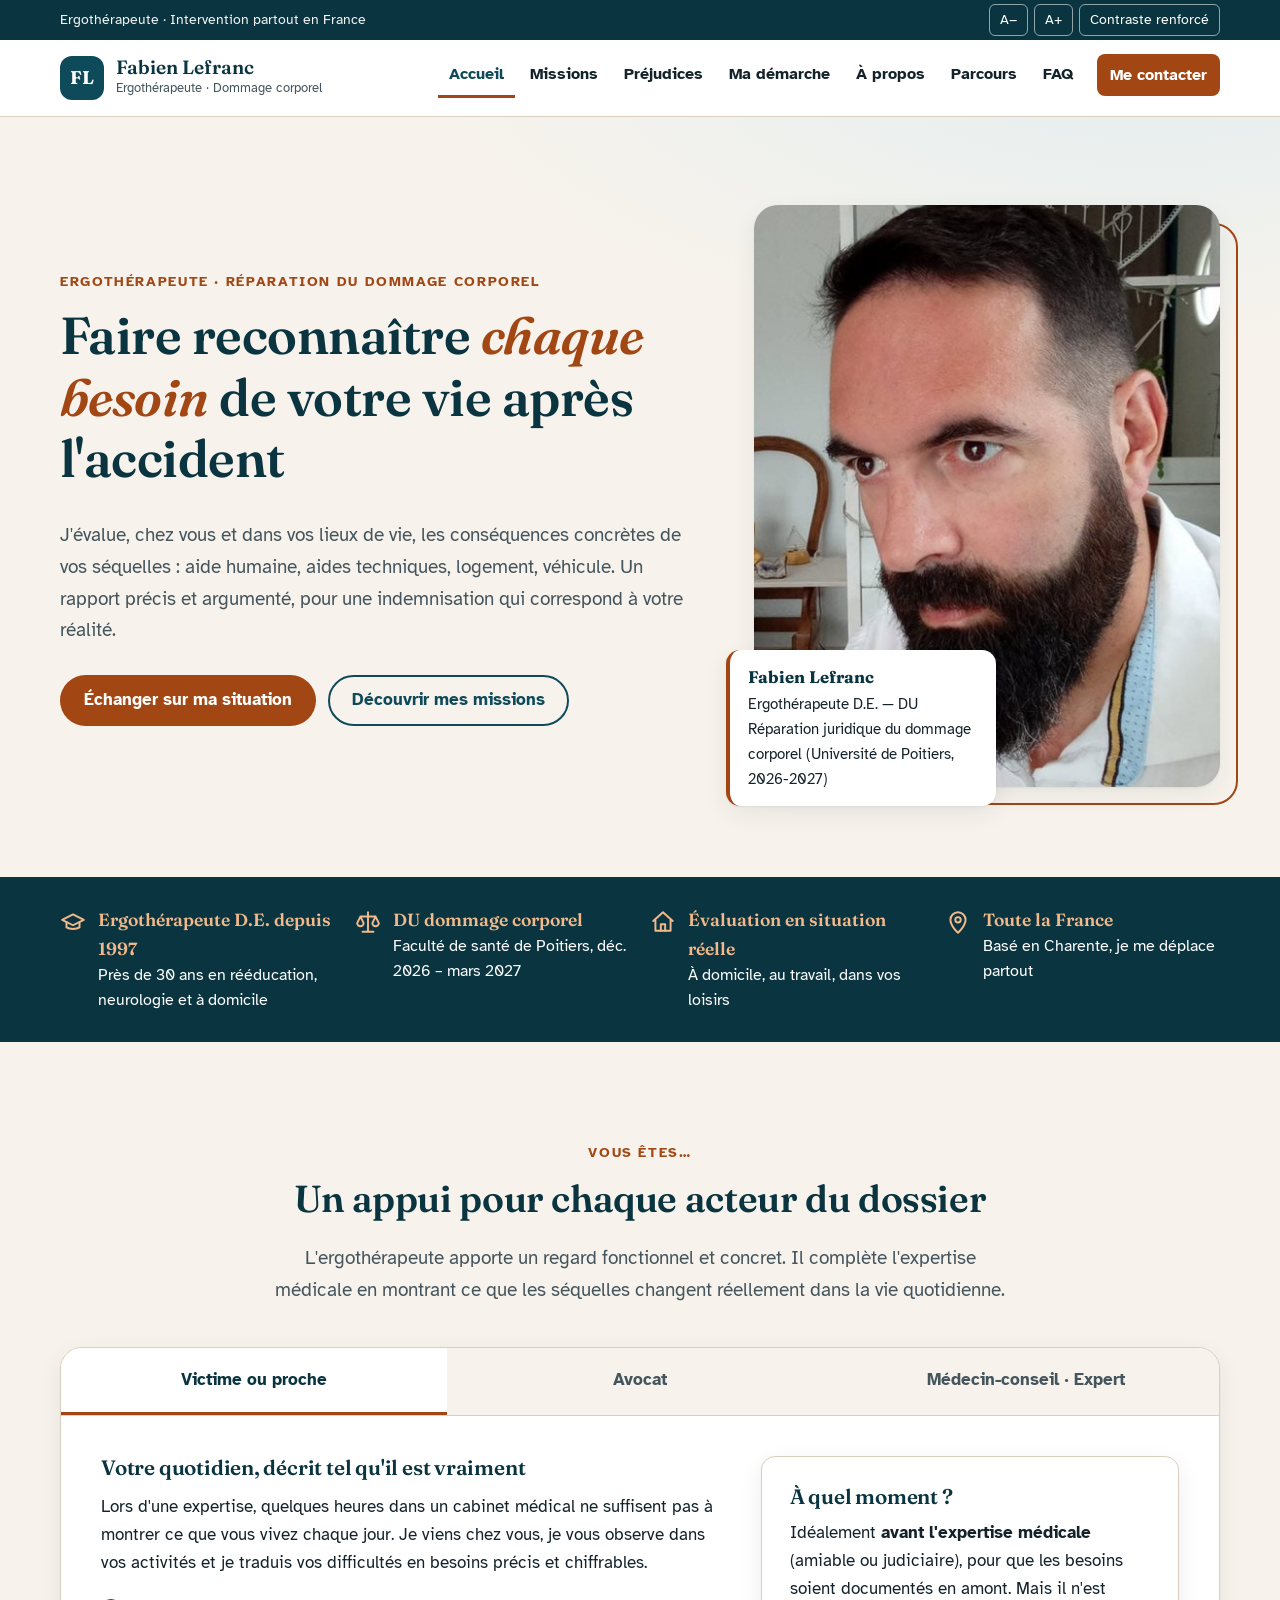
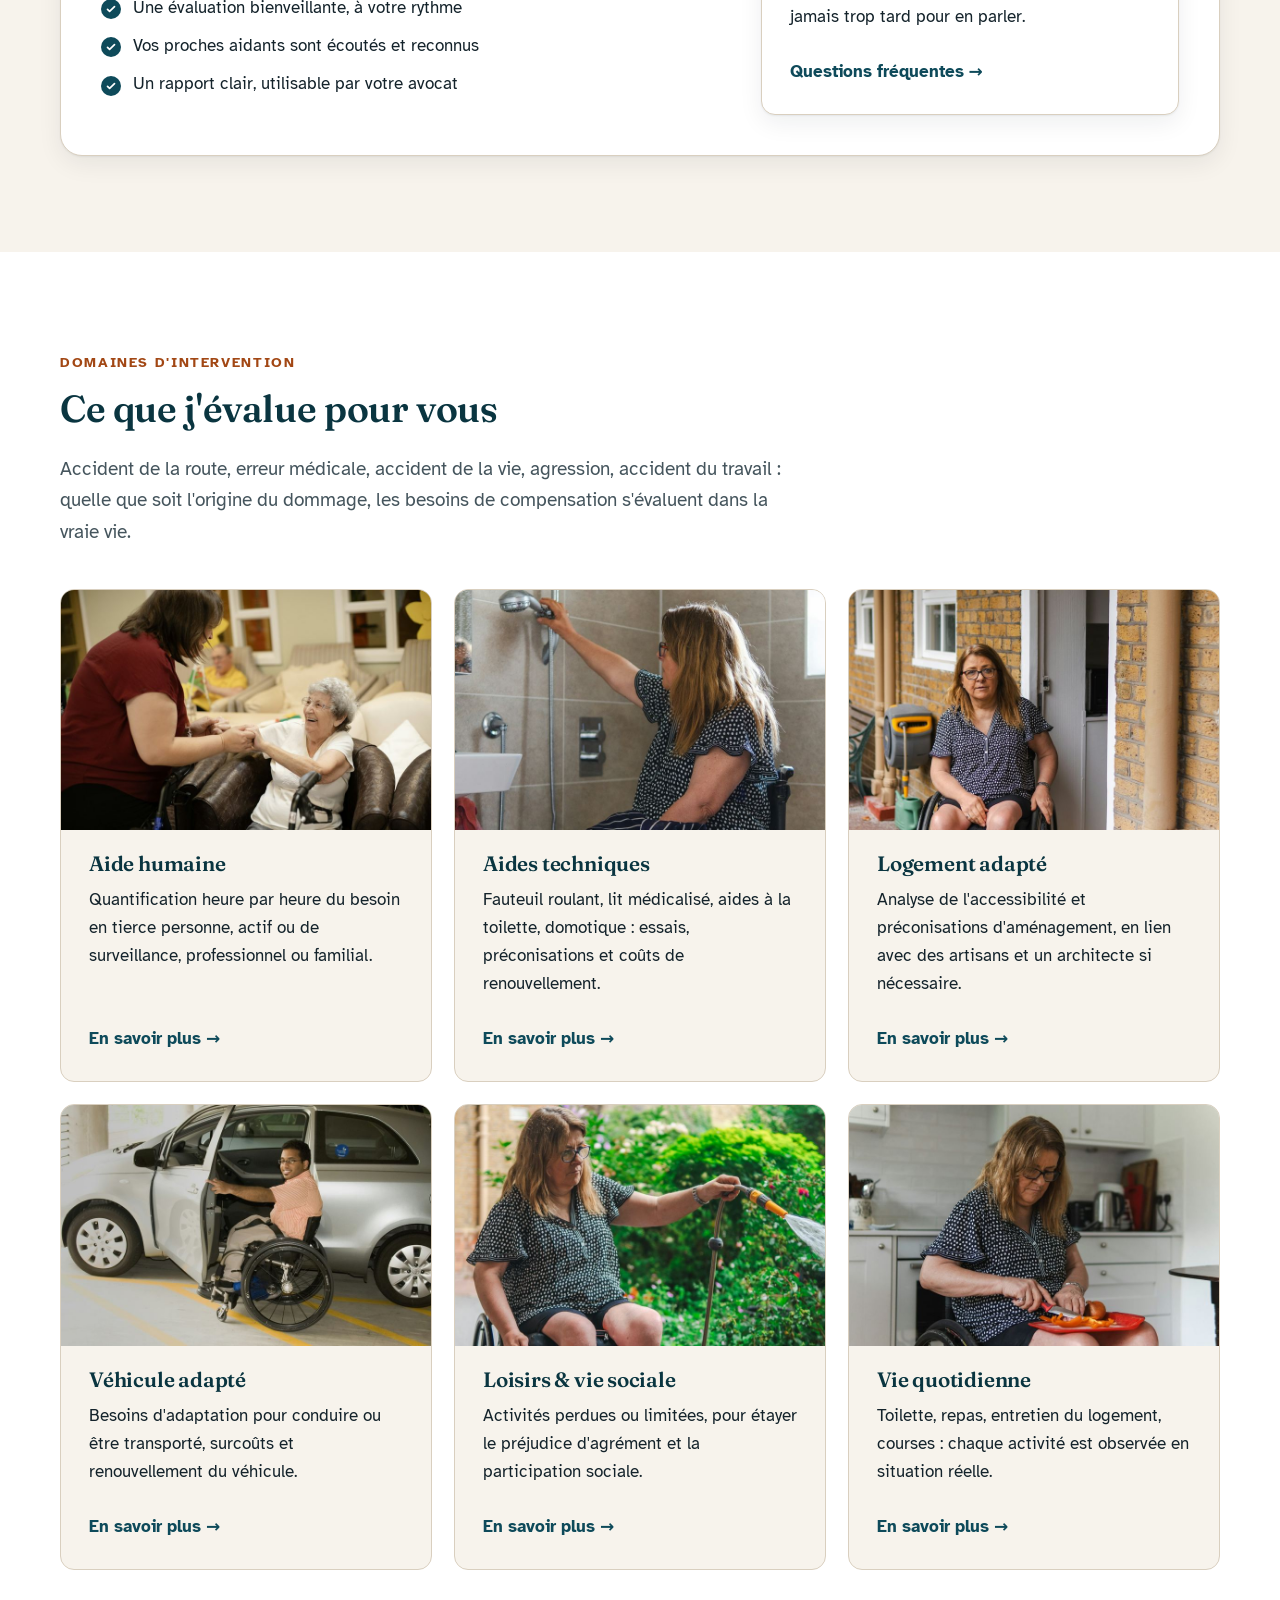
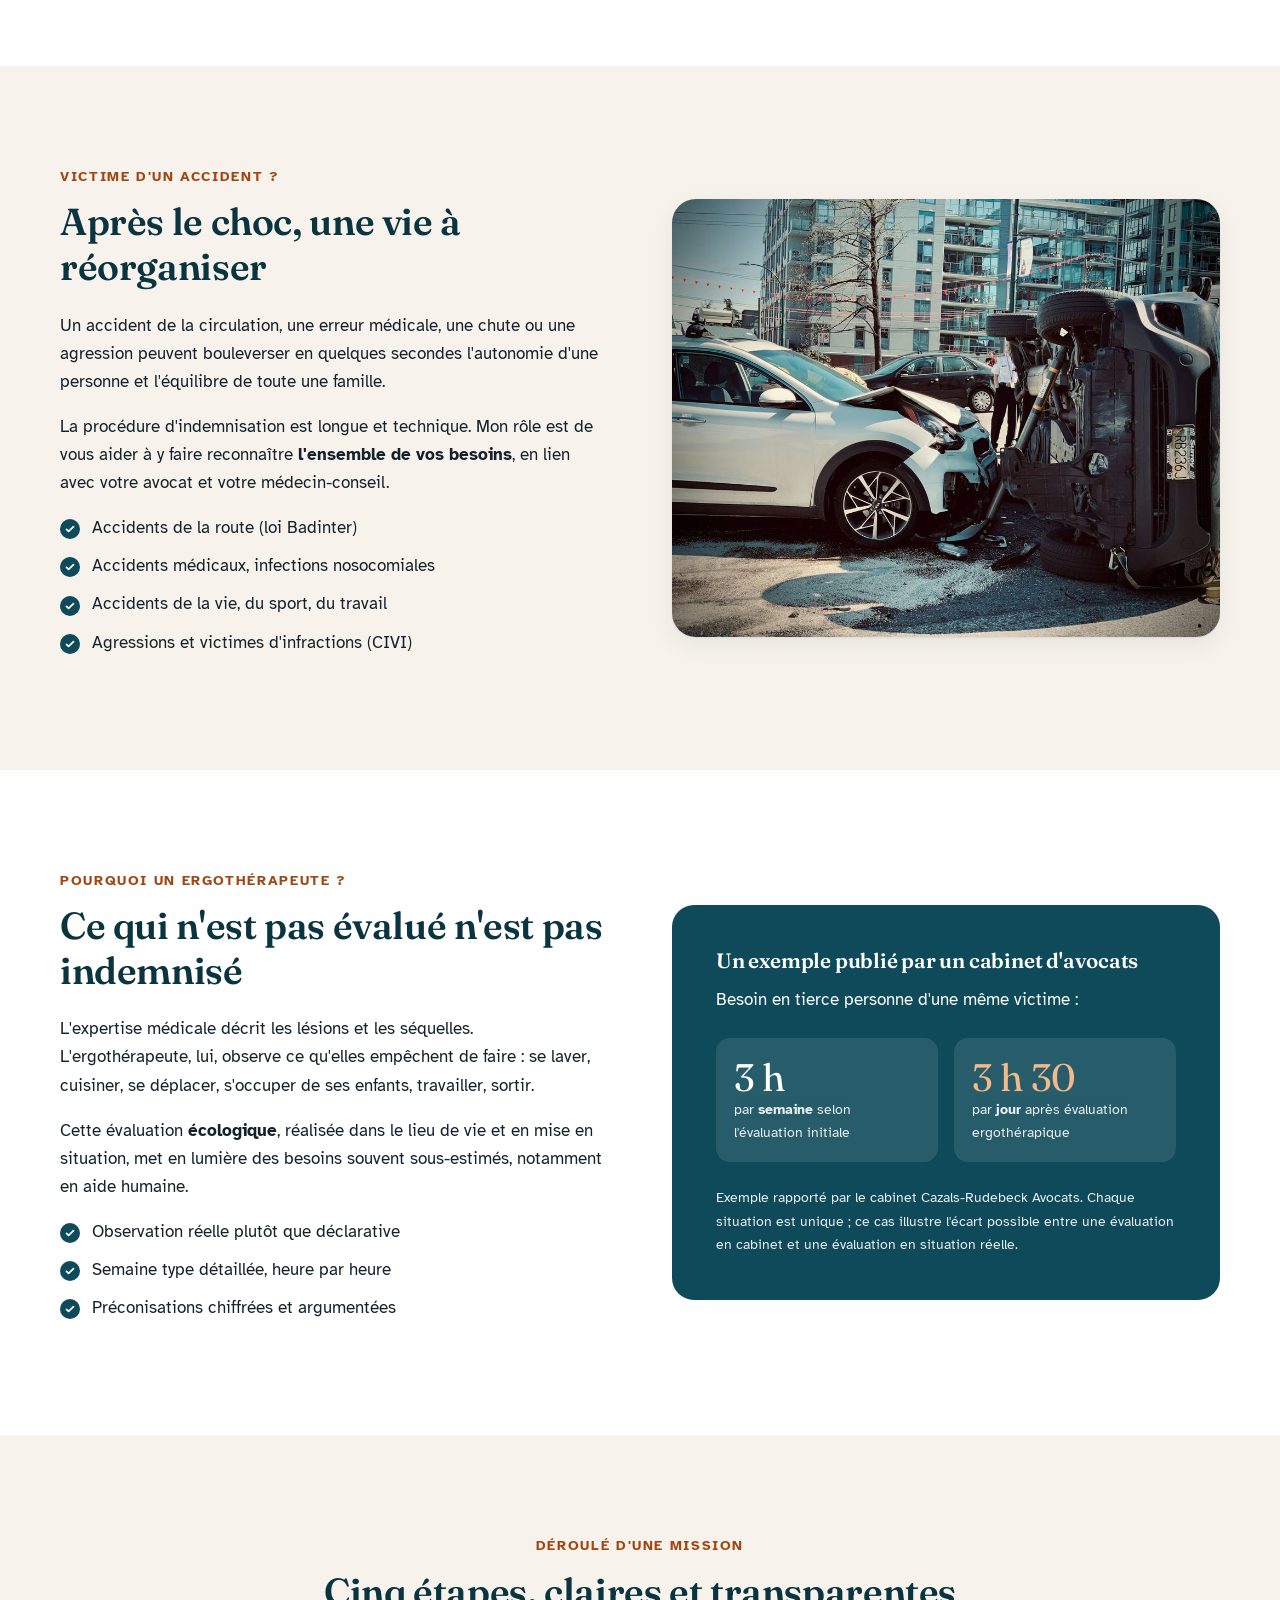
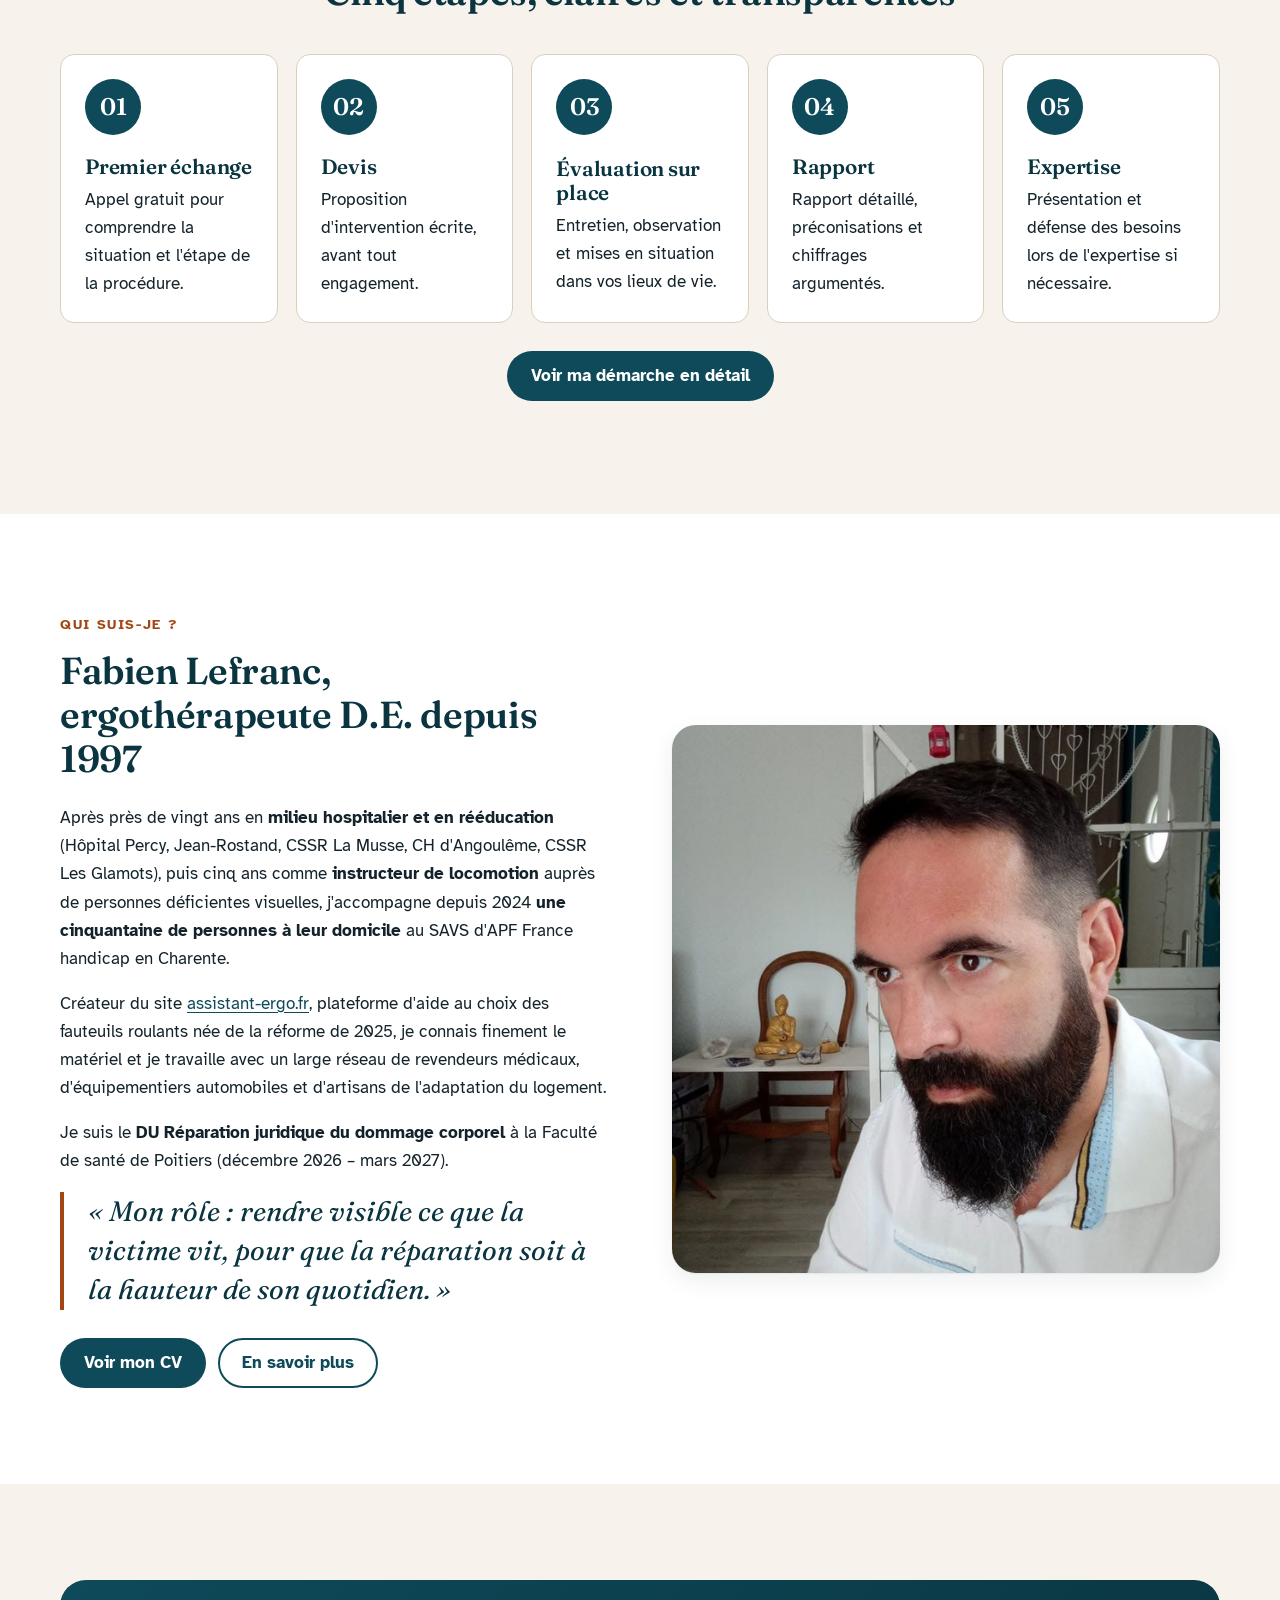
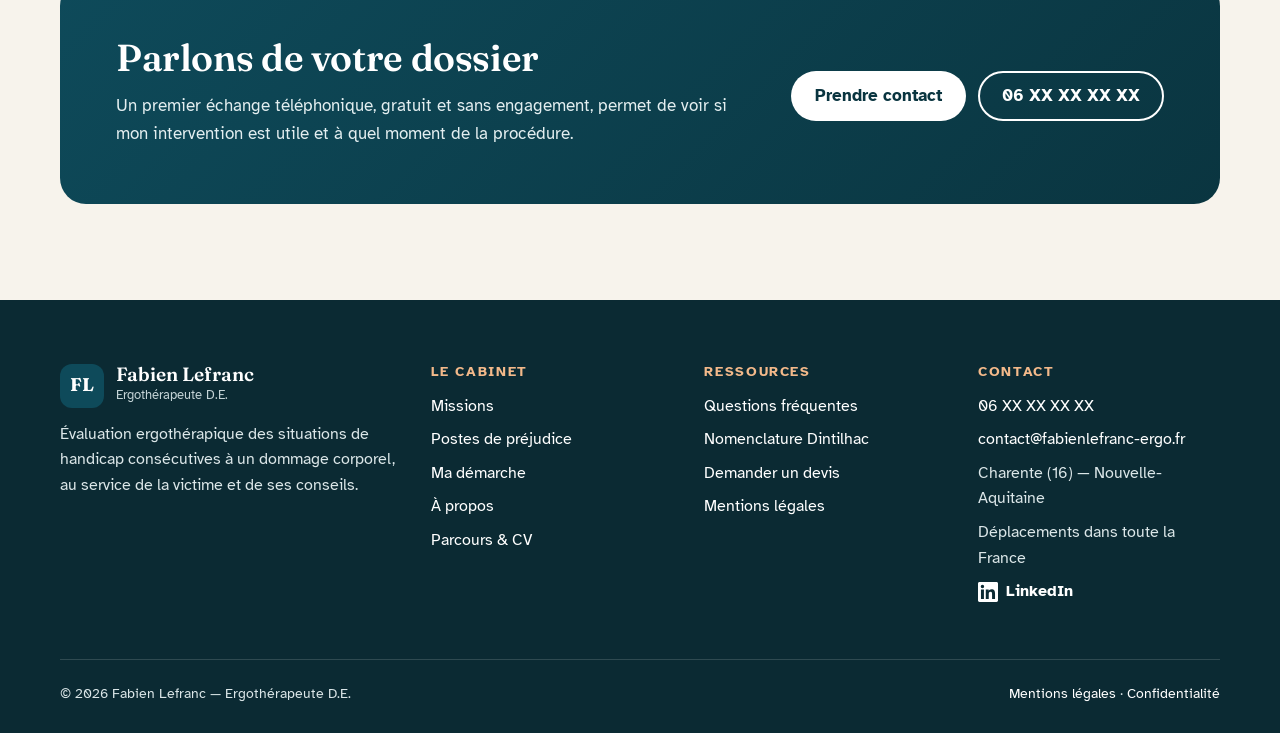
==== commit 29075459: "CV complété depuis LinkedIn, lien LinkedIn sur le site Co-Authored-By: Claude Opus 5.5 <noreply@anth" ====
--- a/index.html
+++ b/index.html
@@ -225,8 +225,8 @@
     <div class="reveal">
       <span class="eyebrow">Qui suis-je ?</span>
       <h2>Fabien Lefranc, ergothérapeute D.E. depuis 1997</h2>
-      <p>J'ai passé de longues années en <strong>rééducation et en neurologie</strong>, notamment en SSR (La Musse, Les Glamots), auprès de patients présentant des atteintes neurologiques et orthopédiques sévères. Depuis 2024, j'accompagne <strong>une cinquantaine de personnes à leur domicile</strong> au sein d'un SAVS.</p>
-      <p>Créateur du site <a href="https://assistant-ergo.fr" rel="noopener">assistant-ergo.fr</a>, je connais finement les fauteuils roulants et VPH, et je travaille avec un large réseau de revendeurs médicaux, d'équipementiers automobiles et d'artisans de l'adaptation du logement.</p>
+      <p>Après près de vingt ans en <strong>milieu hospitalier et en rééducation</strong> (Hôpital Percy, Jean-Rostand, CSSR La Musse, CH d'Angoulême, CSSR Les Glamots), puis cinq ans comme <strong>instructeur de locomotion</strong> auprès de personnes déficientes visuelles, j'accompagne depuis 2024 <strong>une cinquantaine de personnes à leur domicile</strong> au SAVS d'APF France handicap en Charente.</p>
+      <p>Créateur du site <a href="https://assistant-ergo.fr" rel="noopener">assistant-ergo.fr</a>, plateforme d'aide au choix des fauteuils roulants née de la réforme de 2025, je connais finement le matériel et je travaille avec un large réseau de revendeurs médicaux, d'équipementiers automobiles et d'artisans de l'adaptation du logement.</p>
       <p>Je suis le <strong>DU Réparation juridique du dommage corporel</strong> à la Faculté de santé de Poitiers (décembre 2026 – mars 2027).</p>
       <blockquote class="quote"><p>« Mon rôle : rendre visible ce que la victime vit, pour que la réparation soit à la hauteur de son quotidien. »</p></blockquote>
       <div class="btn-row" style="margin-top:24px"><a class="btn btn-dark" href="cv.html">Voir mon CV</a><a class="btn btn-ghost" href="a-propos.html">En savoir plus</a></div>
@@ -284,6 +284,7 @@
           <li><a href="mailto:contact@fabienlefranc-ergo.fr">contact@fabienlefranc-ergo.fr</a></li>
           <li>Charente (16) — Nouvelle-Aquitaine</li>
           <li>Déplacements dans toute la France</li>
+          <li><a class="li-link" href="https://www.linkedin.com/in/fabien-lefranc/" target="_blank" rel="noopener me"><svg width="20" height="20" viewBox="0 0 24 24" fill="currentColor" aria-hidden="true" focusable="false"><path d="M20.45 20.45h-3.56v-5.57c0-1.33-.02-3.04-1.85-3.04-1.85 0-2.14 1.45-2.14 2.94v5.67H9.35V9h3.41v1.56h.05c.48-.9 1.64-1.85 3.37-1.85 3.6 0 4.27 2.37 4.27 5.46v6.28zM5.34 7.43a2.06 2.06 0 1 1 0-4.13 2.06 2.06 0 0 1 0 4.13zM7.12 20.45H3.56V9h3.56v11.45zM22.22 0H1.77C.79 0 0 .77 0 1.73v20.54C0 23.23.79 24 1.77 24h20.45c.98 0 1.78-.77 1.78-1.73V1.73C24 .77 23.2 0 22.22 0z"/></svg><span>LinkedIn</span><span class="sr-only"> (nouvel onglet)</span></a></li>
         </ul>
       </div>
     </div>
--- a/assets/css/style.css
+++ b/assets/css/style.css
@@ -406,3 +406,9 @@
 }
 .timeline .cv-list li { padding: 0; margin-bottom: .25em; list-style: disc; }
 .timeline .cv-list li::before { content: none; }
+
+/* ---------- LinkedIn ---------- */
+.li-link { display: inline-flex; align-items: center; gap: 8px; font-weight: 700; }
+.li-link svg { flex: none; }
+.cv-print { display: flex; flex-direction: column; gap: 10px; }
+.cv-print .btn svg { flex: none; }
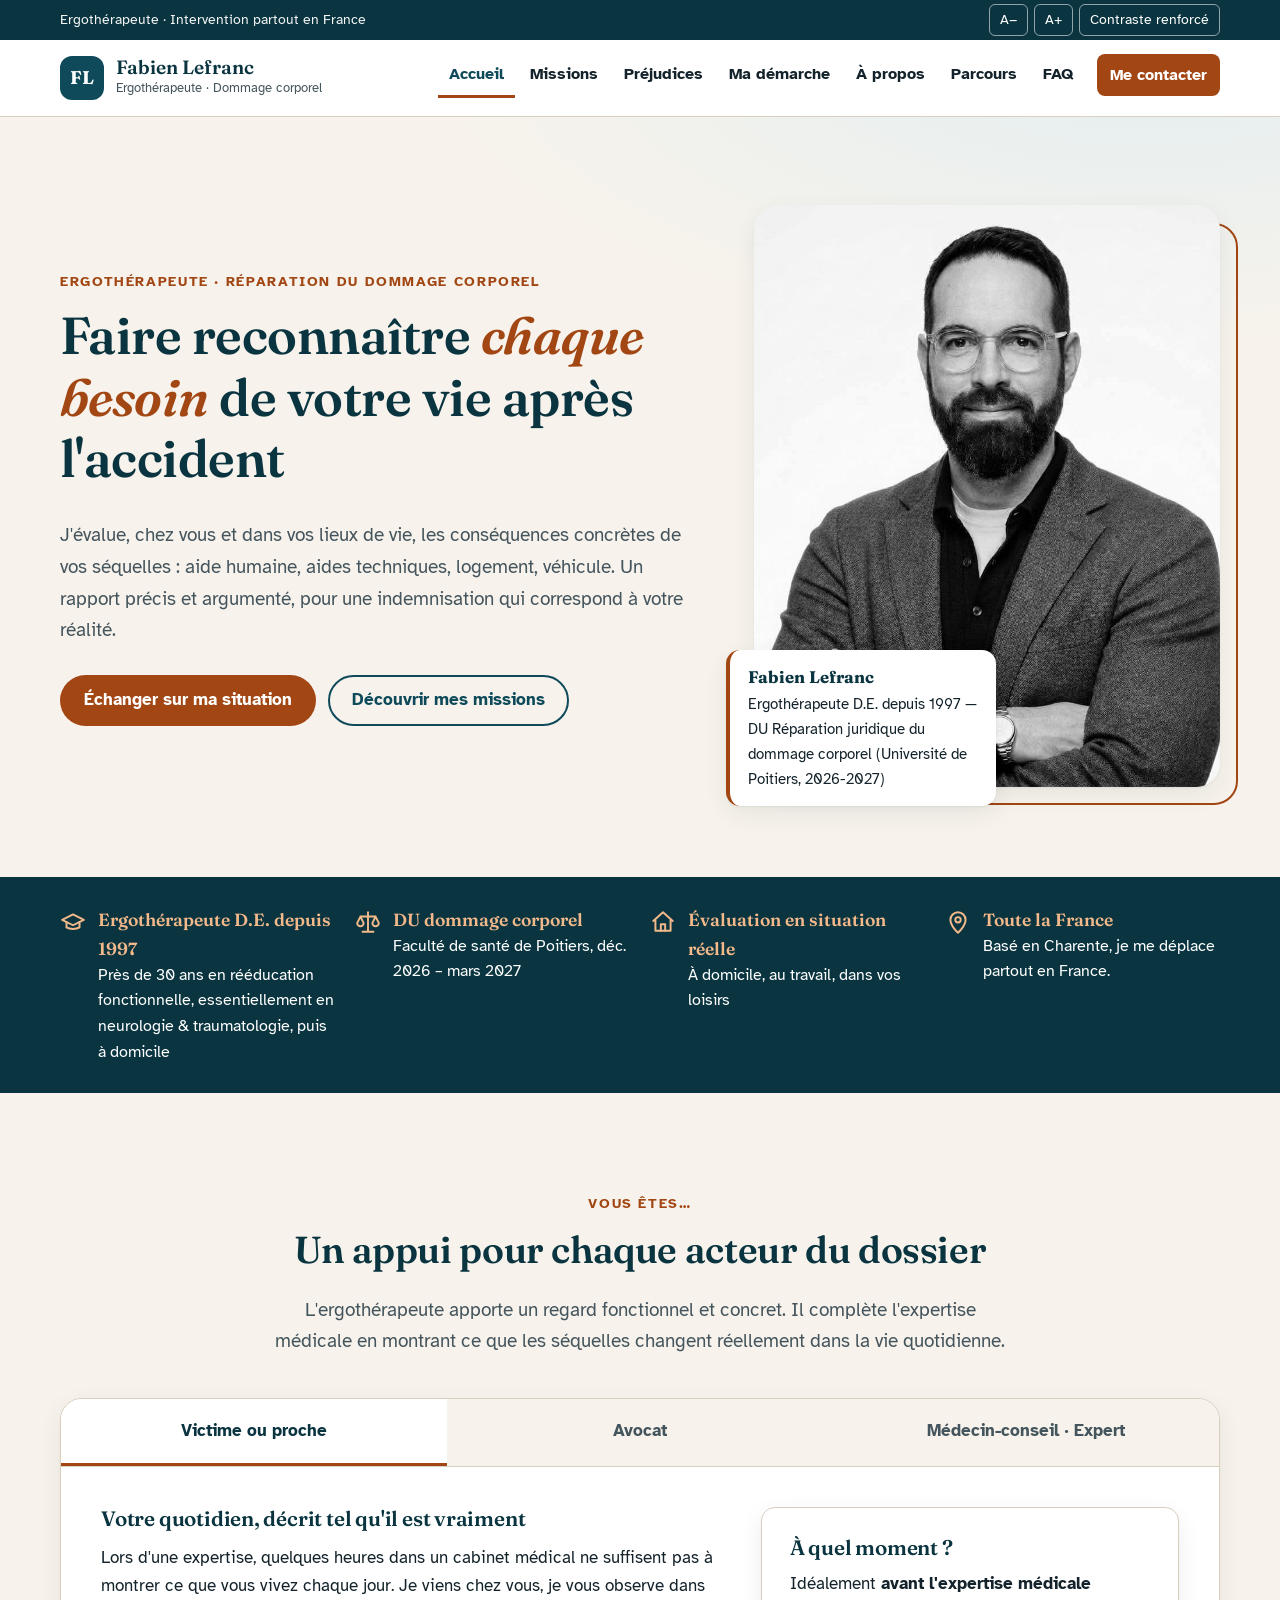
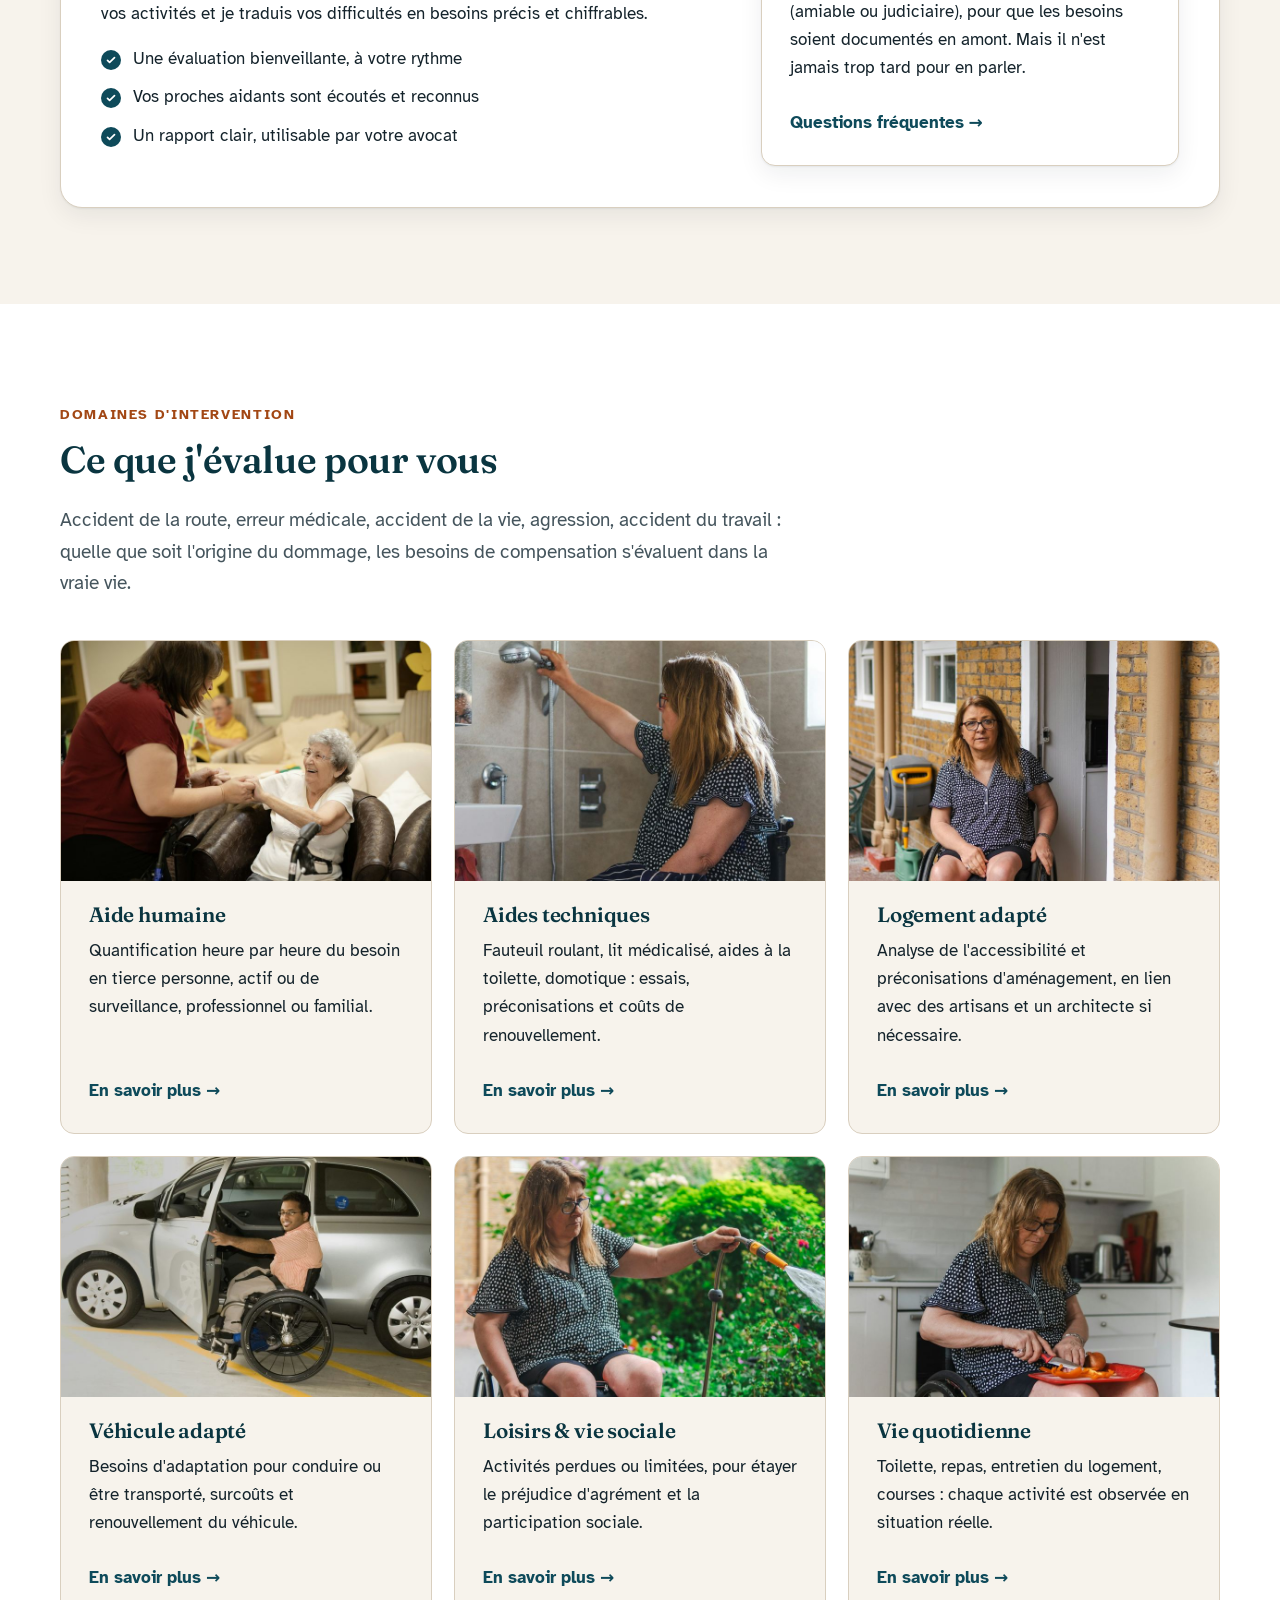
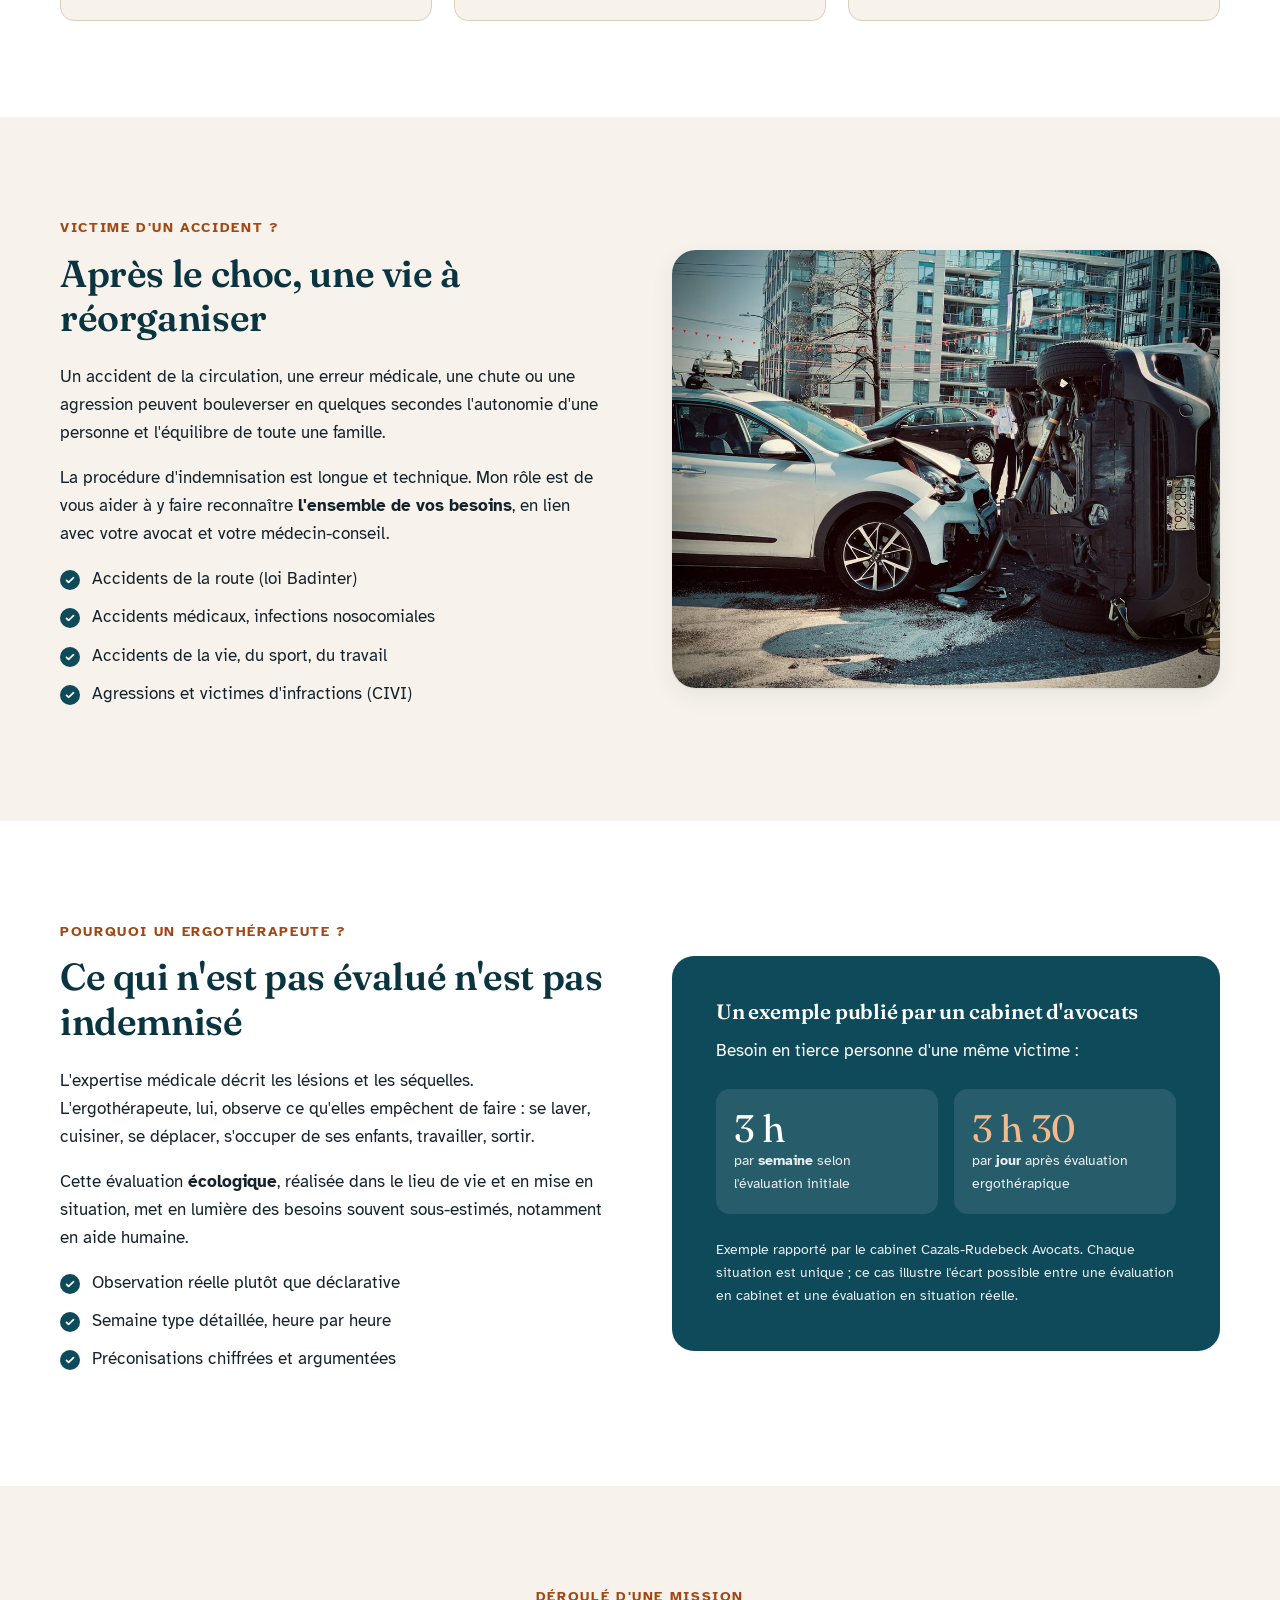
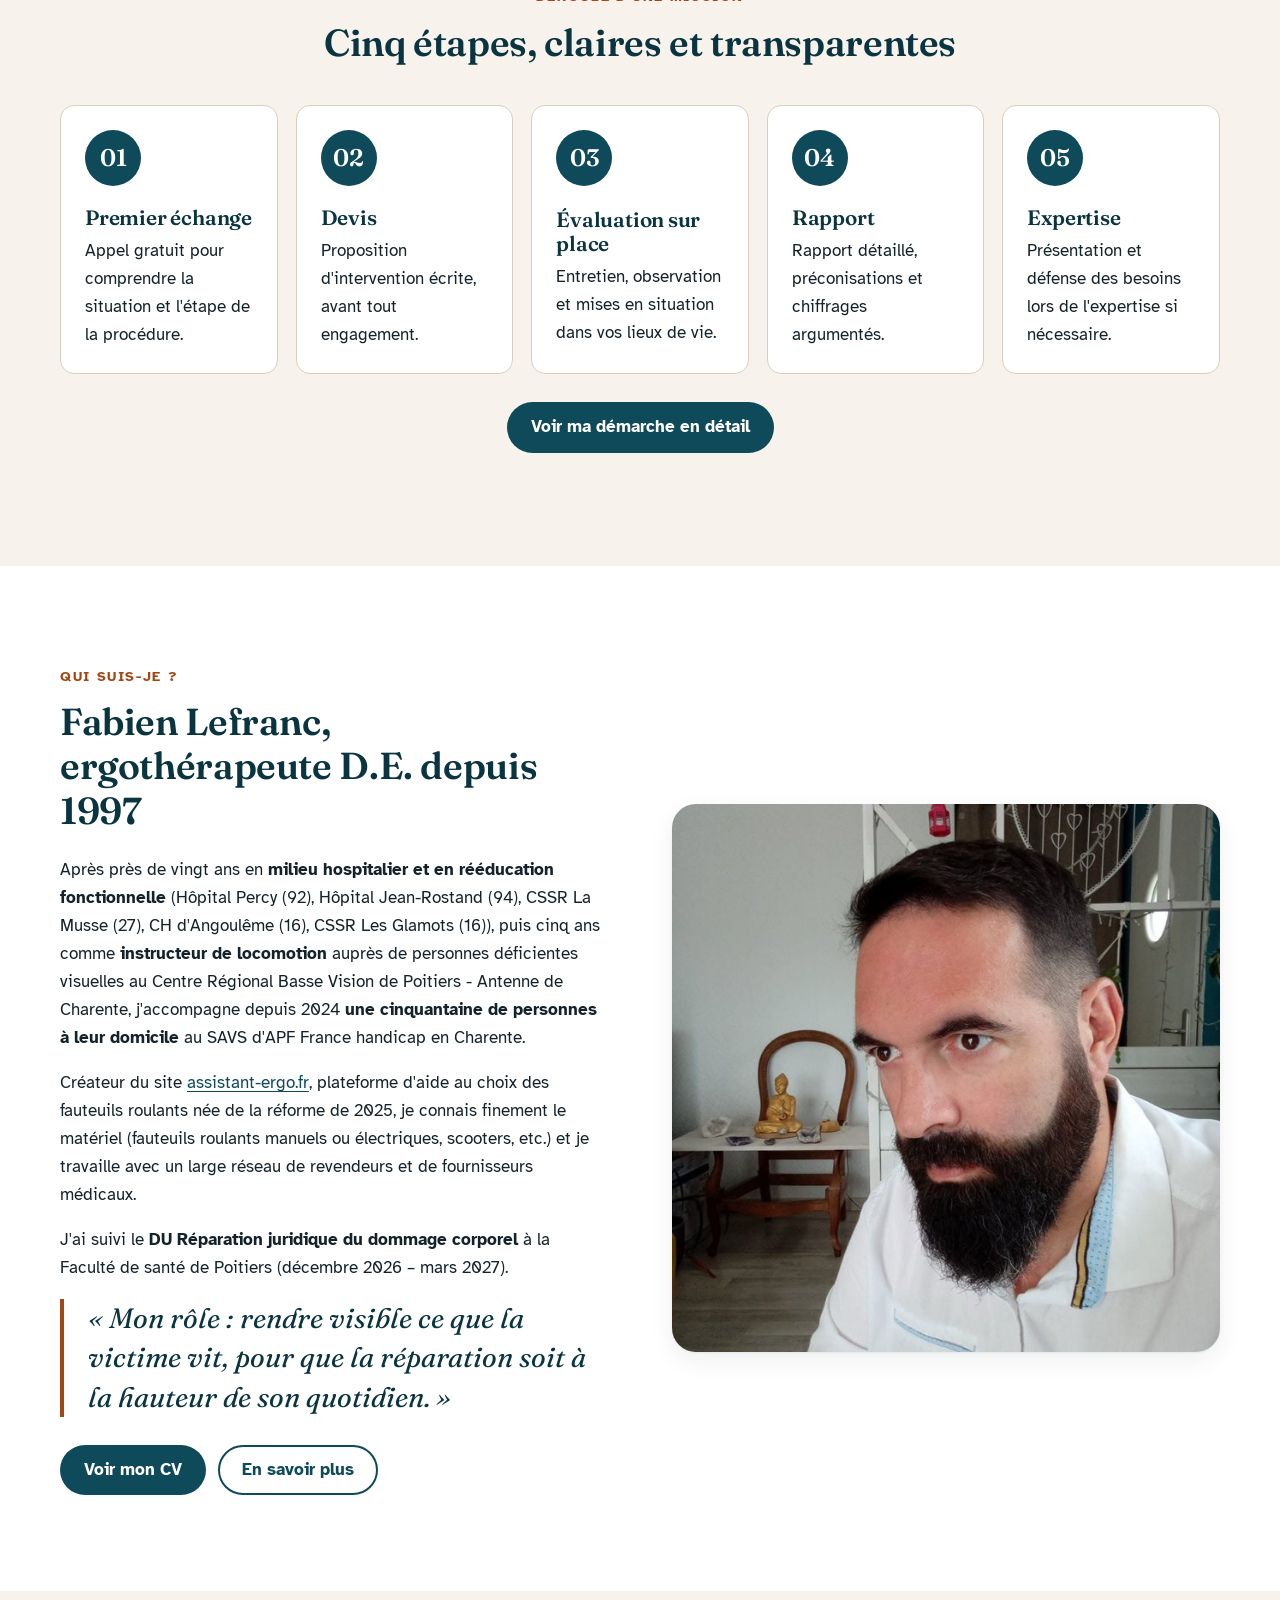
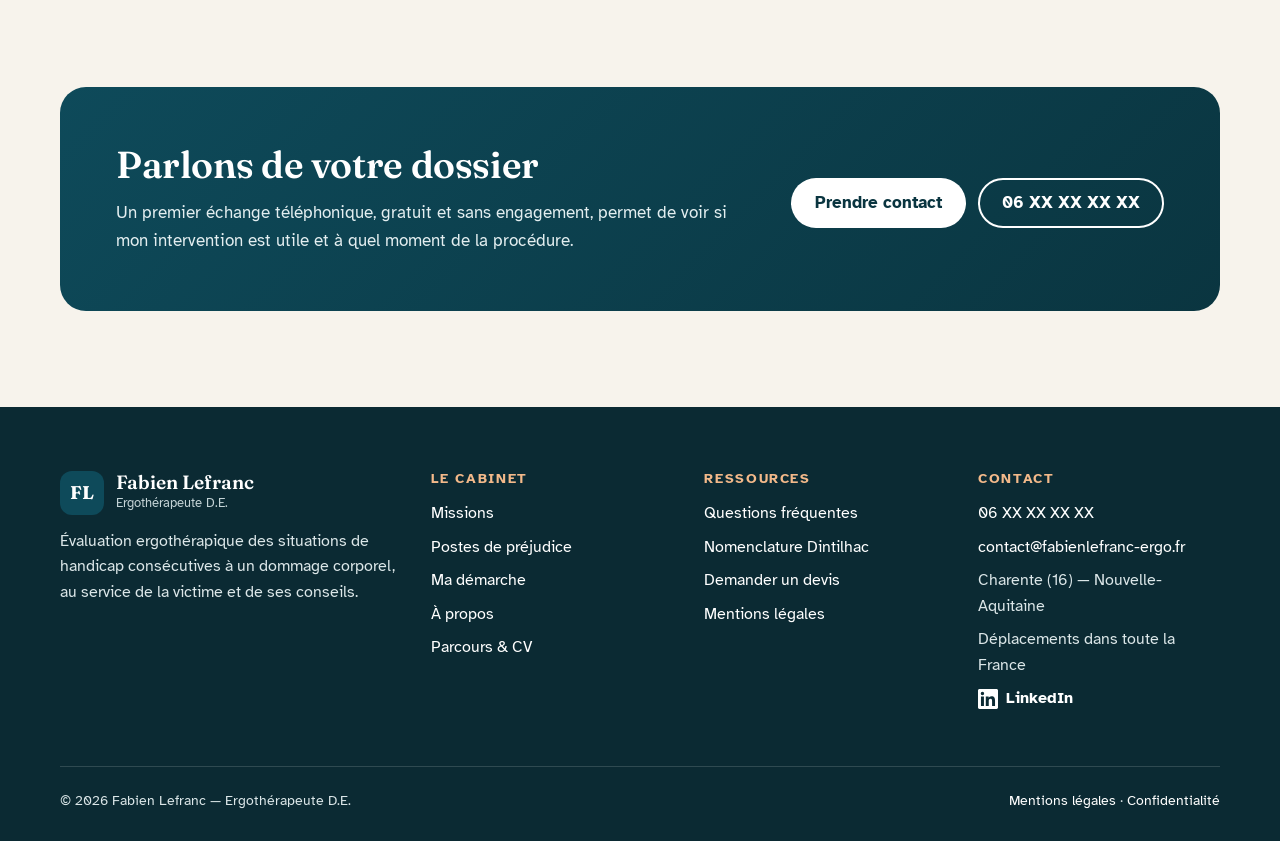
==== commit fd584529: "Nouvelles photos (accueil, À propos) et textes mis à jour Co-Authored-By: Claude Opus 5.5 <noreply@a" ====
--- a/index.html
+++ b/index.html
@@ -67,8 +67,8 @@
       </div>
     </div>
     <div class="hero-photo">
-      <img src="assets/img/fabien-lefranc-portrait.jpg" width="480" height="640" alt="Portrait de Fabien Lefranc, ergothérapeute">
-      <p class="hero-badge"><strong>Fabien Lefranc</strong>Ergothérapeute D.E. — DU Réparation juridique du dommage corporel (Université de Poitiers, 2026-2027)</p>
+      <img src="assets/img/fabien-lefranc-buste.jpg" width="800" height="1000" alt="Portrait de Fabien Lefranc, ergothérapeute, bras croisés">
+      <p class="hero-badge"><strong>Fabien Lefranc</strong>Ergothérapeute D.E. depuis 1997 — DU Réparation juridique du dommage corporel (Université de Poitiers, 2026-2027)</p>
     </div>
   </div>
 </section>
@@ -76,10 +76,10 @@
 <div class="trust" role="region" aria-label="En bref">
   <div class="wrap">
     <ul>
-      <li><svg width="26" height="26" viewBox="0 0 24 24" fill="none" stroke="currentColor" stroke-width="1.8" stroke-linecap="round" stroke-linejoin="round" aria-hidden="true" focusable="false"><path d="M22 10L12 5 2 10l10 5 10-5z"/><path d="M6 12v5c3 2 9 2 12 0v-5"/></svg><span><strong>Ergothérapeute D.E. depuis 1997</strong>Près de 30 ans en rééducation, neurologie et à domicile</span></li>
+      <li><svg width="26" height="26" viewBox="0 0 24 24" fill="none" stroke="currentColor" stroke-width="1.8" stroke-linecap="round" stroke-linejoin="round" aria-hidden="true" focusable="false"><path d="M22 10L12 5 2 10l10 5 10-5z"></path><path d="M6 12v5c3 2 9 2 12 0v-5"></path></svg><span><strong>Ergothérapeute D.E. depuis 1997</strong>Près de 30 ans en rééducation fonctionnelle, essentiellement en neurologie &amp; traumatologie, puis à domicile</span></li>
       <li><svg width="26" height="26" viewBox="0 0 24 24" fill="none" stroke="currentColor" stroke-width="1.8" stroke-linecap="round" stroke-linejoin="round" aria-hidden="true" focusable="false"><path d="M12 3v18M7 21h10M5 7h14M5 7l-3 6a3 3 0 0 0 6 0L5 7zm14 0l-3 6a3 3 0 0 0 6 0l-3-6z"/></svg><span><strong>DU dommage corporel</strong>Faculté de santé de Poitiers, déc. 2026 – mars 2027</span></li>
       <li><svg width="26" height="26" viewBox="0 0 24 24" fill="none" stroke="currentColor" stroke-width="1.8" stroke-linecap="round" stroke-linejoin="round" aria-hidden="true" focusable="false"><path d="M3 11l9-8 9 8M5 10v10h14V10"/><path d="M10 20v-6h4v6"/></svg><span><strong>Évaluation en situation réelle</strong>À domicile, au travail, dans vos loisirs</span></li>
-      <li><svg width="26" height="26" viewBox="0 0 24 24" fill="none" stroke="currentColor" stroke-width="1.8" stroke-linecap="round" stroke-linejoin="round" aria-hidden="true" focusable="false"><path d="M12 22s7-6.2 7-12a7 7 0 1 0-14 0c0 5.8 7 12 7 12z"/><circle cx="12" cy="10" r="2.5"/></svg><span><strong>Toute la France</strong>Basé en Charente, je me déplace partout</span></li>
+      <li><svg width="26" height="26" viewBox="0 0 24 24" fill="none" stroke="currentColor" stroke-width="1.8" stroke-linecap="round" stroke-linejoin="round" aria-hidden="true" focusable="false"><path d="M12 22s7-6.2 7-12a7 7 0 1 0-14 0c0 5.8 7 12 7 12z"></path><circle cx="12" cy="10" r="2.5"></circle></svg><span><strong>Toute la France</strong>Basé en Charente, je me déplace partout en France.</span></li>
     </ul>
   </div>
 </div>
@@ -225,9 +225,9 @@
     <div class="reveal">
       <span class="eyebrow">Qui suis-je ?</span>
       <h2>Fabien Lefranc, ergothérapeute D.E. depuis 1997</h2>
-      <p>Après près de vingt ans en <strong>milieu hospitalier et en rééducation</strong> (Hôpital Percy, Jean-Rostand, CSSR La Musse, CH d'Angoulême, CSSR Les Glamots), puis cinq ans comme <strong>instructeur de locomotion</strong> auprès de personnes déficientes visuelles, j'accompagne depuis 2024 <strong>une cinquantaine de personnes à leur domicile</strong> au SAVS d'APF France handicap en Charente.</p>
-      <p>Créateur du site <a href="https://assistant-ergo.fr" rel="noopener">assistant-ergo.fr</a>, plateforme d'aide au choix des fauteuils roulants née de la réforme de 2025, je connais finement le matériel et je travaille avec un large réseau de revendeurs médicaux, d'équipementiers automobiles et d'artisans de l'adaptation du logement.</p>
-      <p>Je suis le <strong>DU Réparation juridique du dommage corporel</strong> à la Faculté de santé de Poitiers (décembre 2026 – mars 2027).</p>
+      <p>Après près de vingt ans en <strong>milieu hospitalier et en rééducation fonctionnelle</strong> (Hôpital Percy (92), Hôpital Jean-Rostand (94), CSSR La Musse (27), CH d'Angoulême (16), CSSR Les Glamots (16)), puis cinq ans comme <strong>instructeur de locomotion</strong> auprès de personnes déficientes visuelles au Centre Régional Basse Vision de Poitiers - Antenne de Charente, j'accompagne depuis 2024 <strong>une cinquantaine de personnes à leur domicile</strong> au SAVS d'APF France handicap en Charente.</p>
+      <p>Créateur du site <a href="https://assistant-ergo.fr" rel="noopener">assistant-ergo.fr</a>, plateforme d'aide au choix des fauteuils roulants née de la réforme de 2025, je connais finement le matériel (fauteuils roulants manuels ou électriques, scooters, etc.) et je travaille avec un large réseau de revendeurs et de fournisseurs médicaux.</p>
+      <p>J'ai suivi le <strong>DU Réparation juridique du dommage corporel</strong> à la Faculté de santé de Poitiers (décembre 2026 – mars 2027).</p>
       <blockquote class="quote"><p>« Mon rôle : rendre visible ce que la victime vit, pour que la réparation soit à la hauteur de son quotidien. »</p></blockquote>
       <div class="btn-row" style="margin-top:24px"><a class="btn btn-dark" href="cv.html">Voir mon CV</a><a class="btn btn-ghost" href="a-propos.html">En savoir plus</a></div>
     </div>
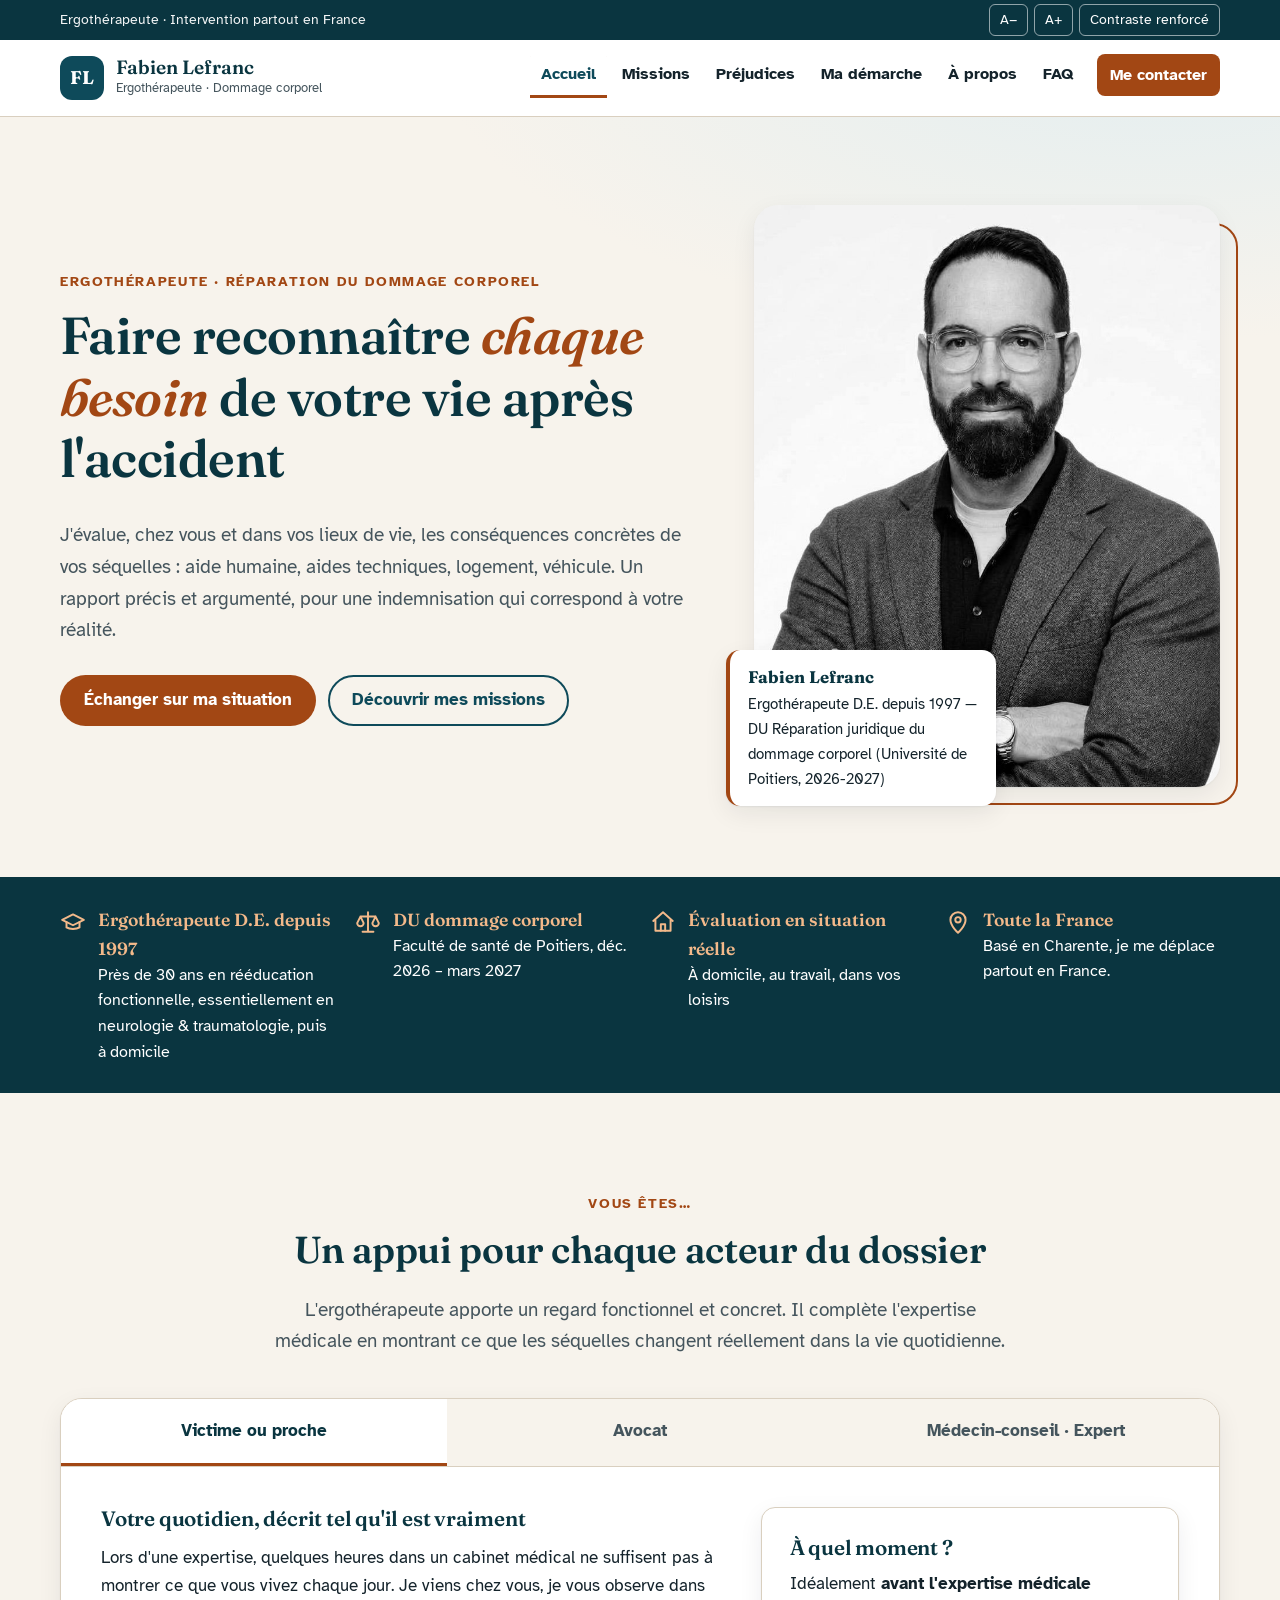
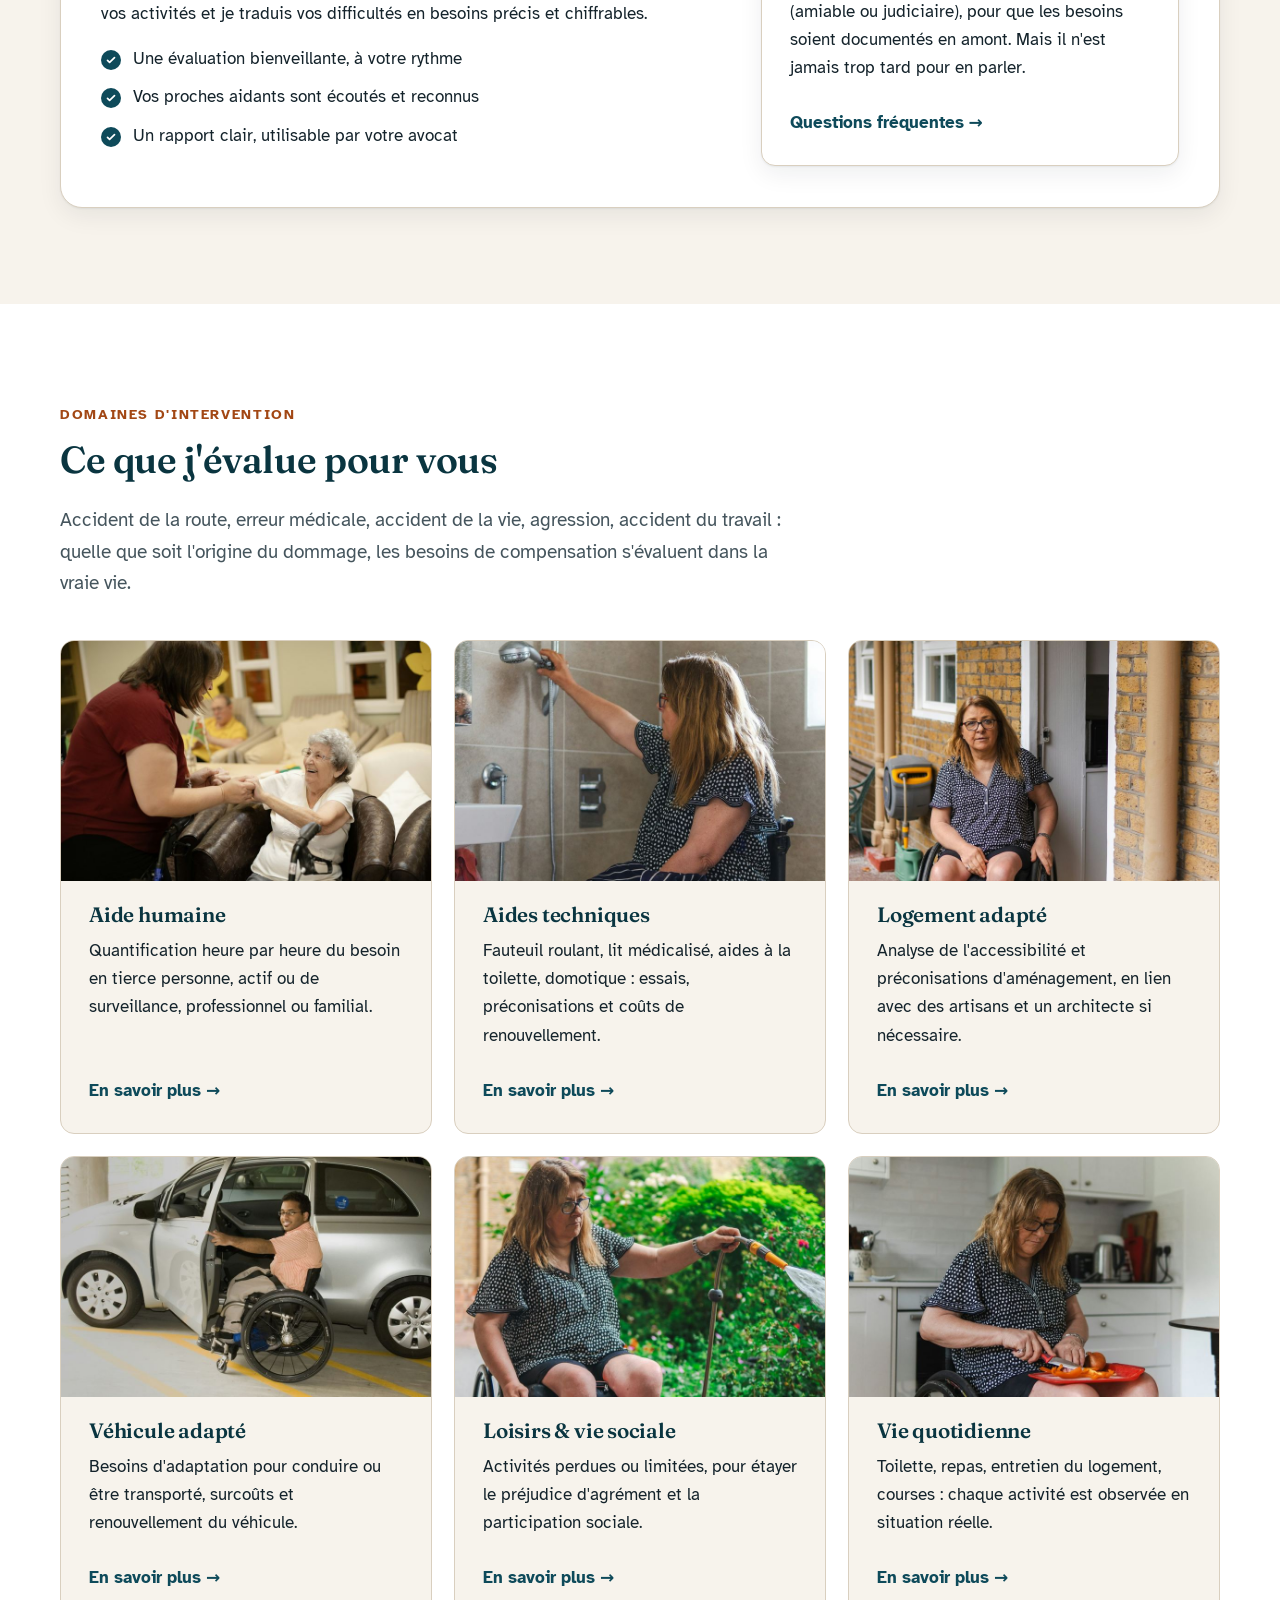
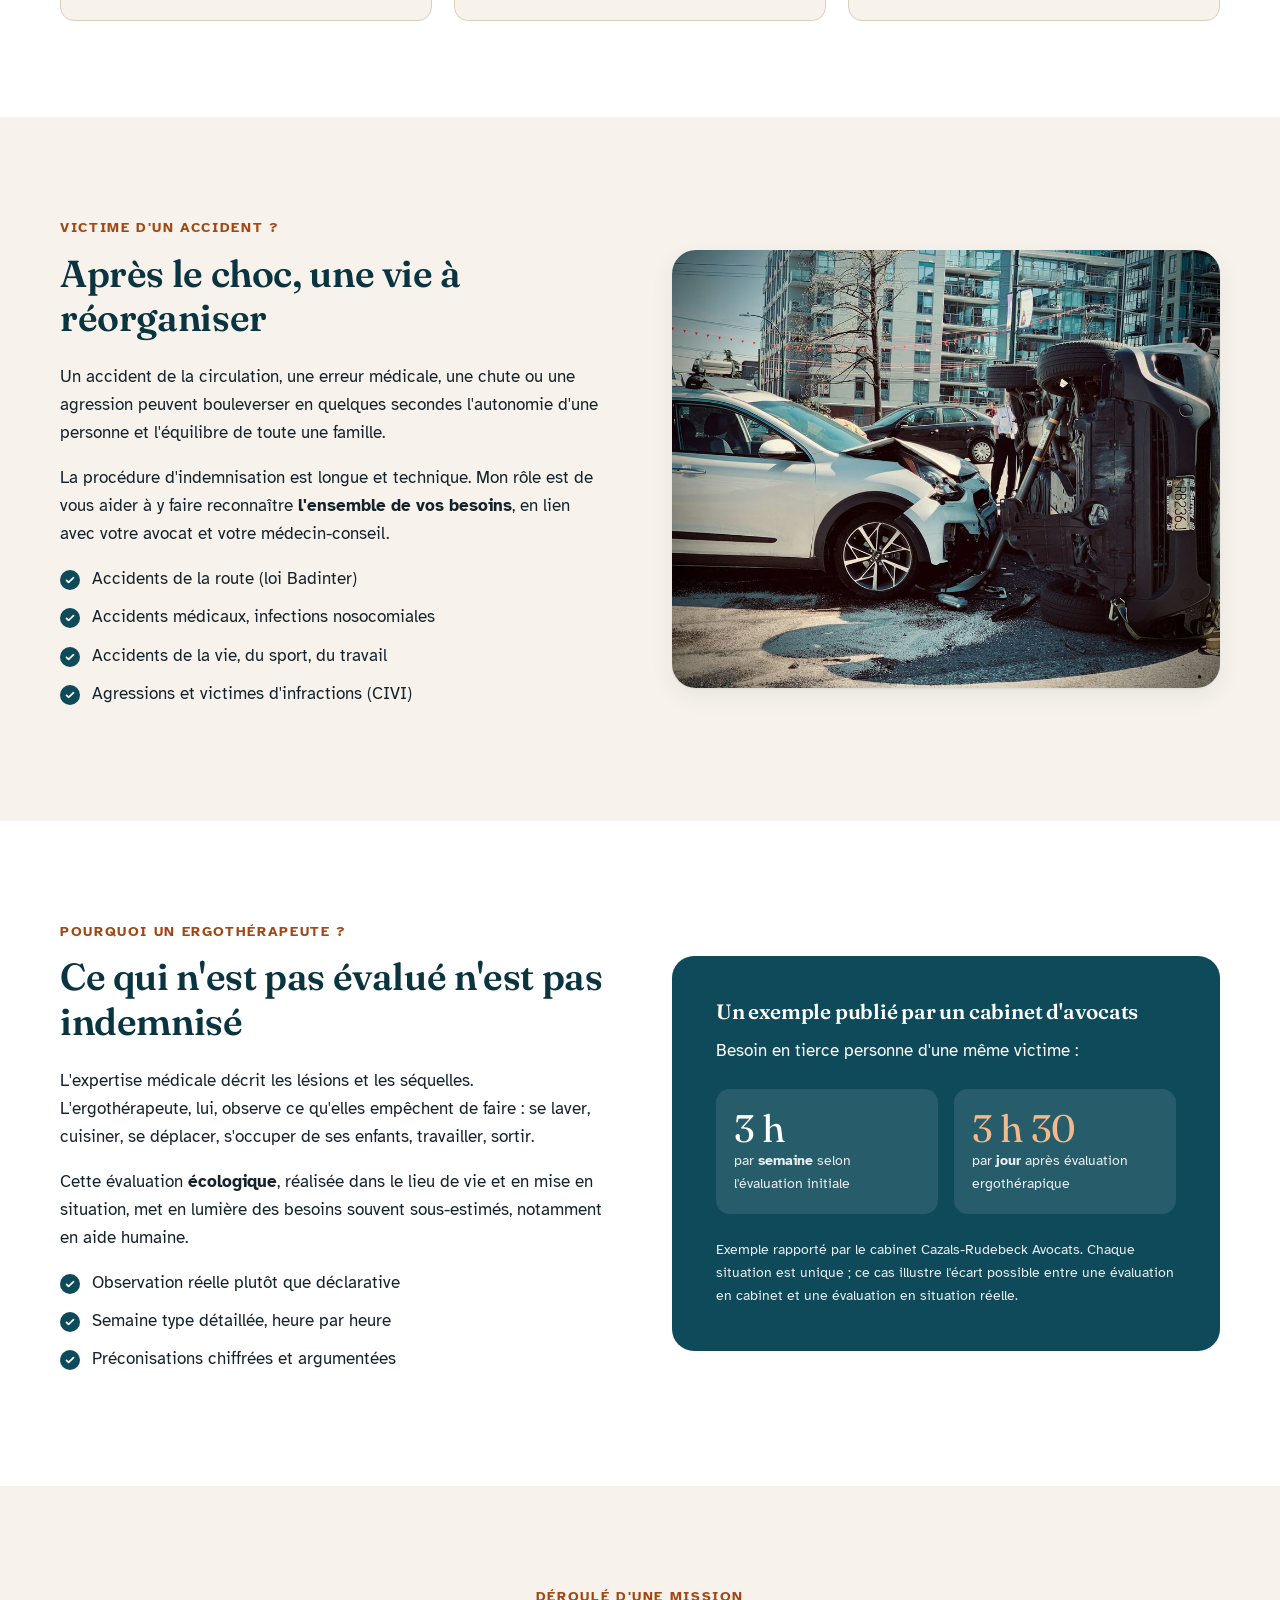
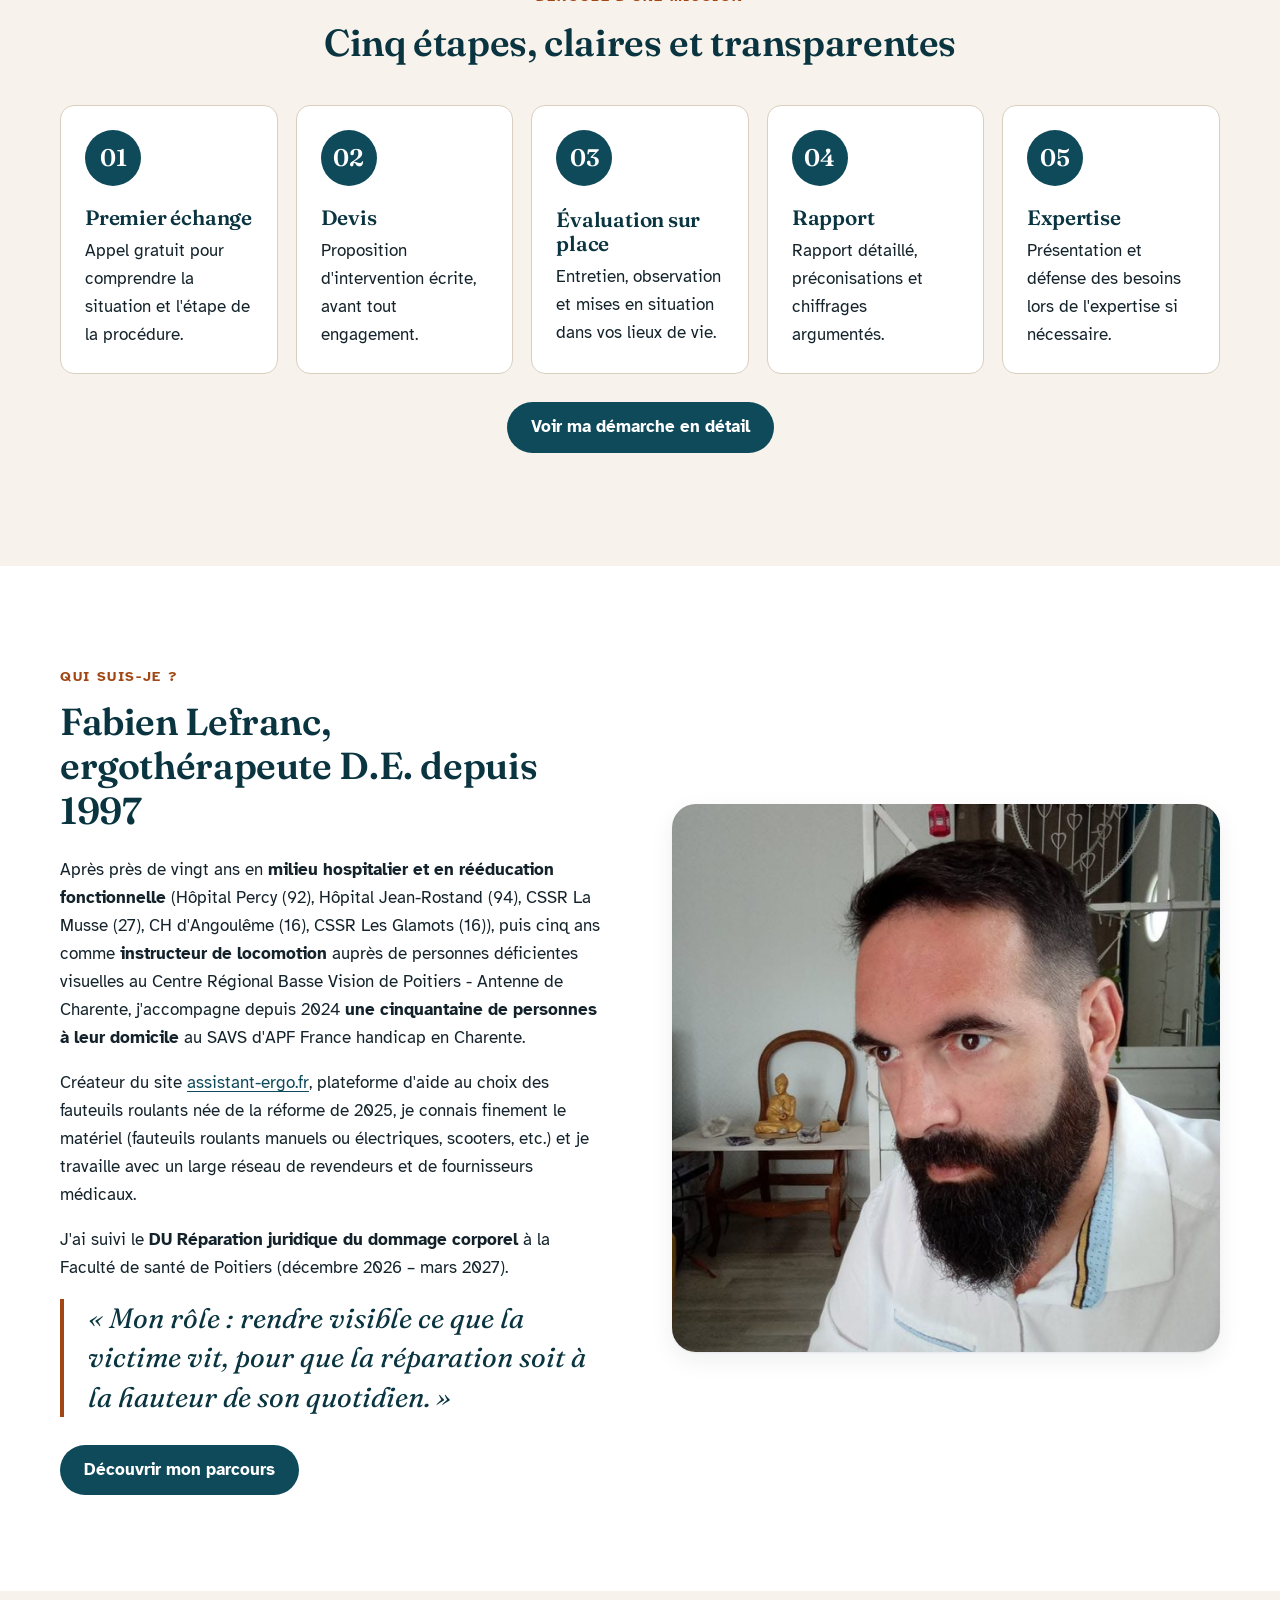
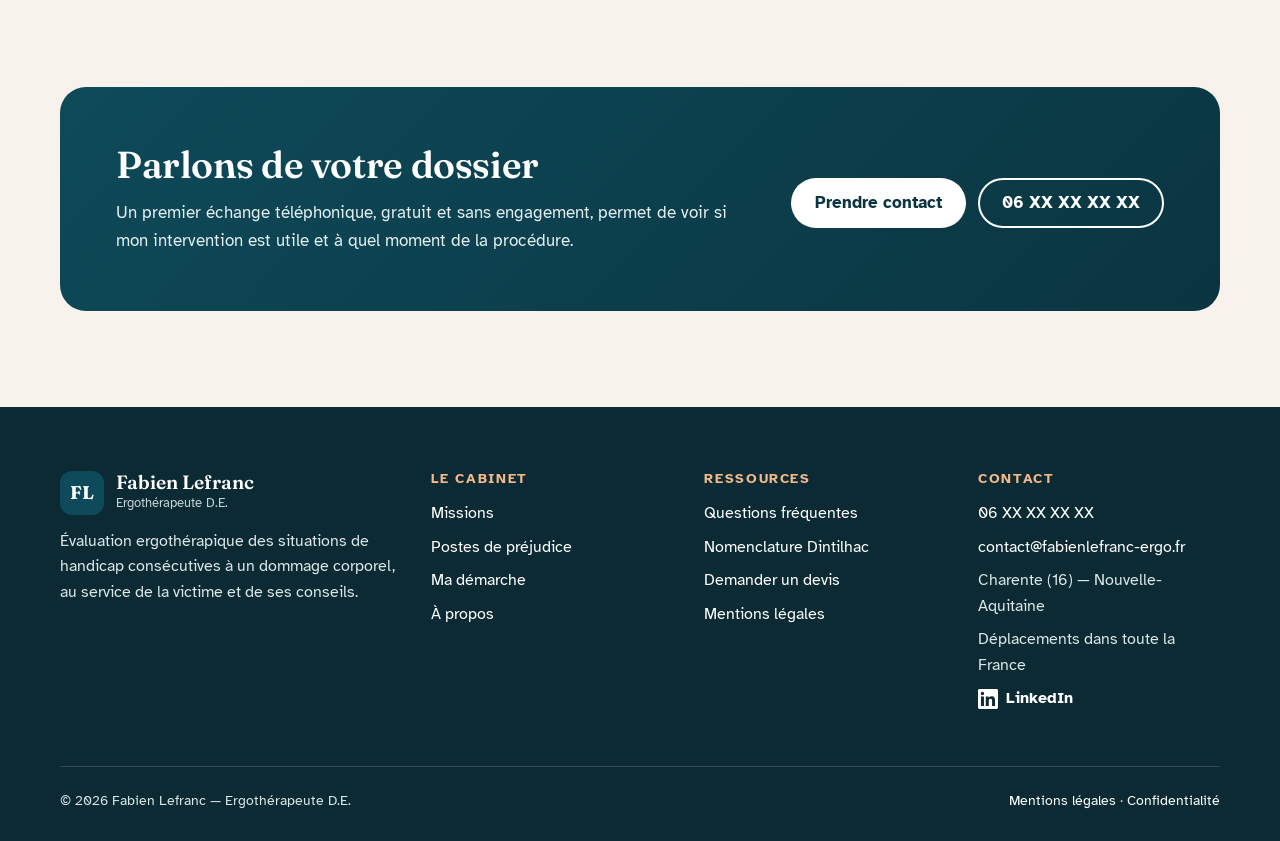
==== commit 98a440b1: "Fusionner les pages À propos et Parcours - À propos intègre une section « Parcours » : les trois der" ====
--- a/index.html
+++ b/index.html
@@ -46,7 +46,6 @@
 <li><a href="prejudices.html">Préjudices</a></li>
 <li><a href="demarche.html">Ma démarche</a></li>
 <li><a href="a-propos.html">À propos</a></li>
-<li><a href="cv.html">Parcours</a></li>
 <li><a href="faq.html">FAQ</a></li>
         <li><a class="btn btn-primary" href="contact.html">Me contacter</a></li>
       </ul>
@@ -229,7 +228,7 @@
       <p>Créateur du site <a href="https://assistant-ergo.fr" rel="noopener">assistant-ergo.fr</a>, plateforme d'aide au choix des fauteuils roulants née de la réforme de 2025, je connais finement le matériel (fauteuils roulants manuels ou électriques, scooters, etc.) et je travaille avec un large réseau de revendeurs et de fournisseurs médicaux.</p>
       <p>J'ai suivi le <strong>DU Réparation juridique du dommage corporel</strong> à la Faculté de santé de Poitiers (décembre 2026 – mars 2027).</p>
       <blockquote class="quote"><p>« Mon rôle : rendre visible ce que la victime vit, pour que la réparation soit à la hauteur de son quotidien. »</p></blockquote>
-      <div class="btn-row" style="margin-top:24px"><a class="btn btn-dark" href="cv.html">Voir mon CV</a><a class="btn btn-ghost" href="a-propos.html">En savoir plus</a></div>
+      <div class="btn-row" style="margin-top:24px"><a class="btn btn-dark" href="a-propos.html#parcours">Découvrir mon parcours</a></div>
     </div>
   </div>
 </section>
@@ -265,7 +264,6 @@
           <li><a href="prejudices.html">Postes de préjudice</a></li>
           <li><a href="demarche.html">Ma démarche</a></li>
           <li><a href="a-propos.html">À propos</a></li>
-          <li><a href="cv.html">Parcours & CV</a></li>
         </ul>
       </div>
       <div>
--- a/assets/css/style.css
+++ b/assets/css/style.css
@@ -330,9 +330,9 @@
 .info-card dd { margin: 4px 0 0; font-size: 1.08rem; }
 
 /* France / zone */
-.zone { display: grid; grid-template-columns: auto 1fr; gap: 28px; align-items: center; }
+.zone { display: grid; grid-template-columns: 1fr; gap: 20px; align-items: center; }
 .zone svg { width: 200px; height: auto; }
-@media (max-width: 640px) { .zone { grid-template-columns: 1fr; } .zone svg { margin: 0 auto; } }
+.zone .zone-map { display: block; width: 100%; height: auto; border-radius: 10px; }
 
 /* Note / encadré */
 .note { background: var(--petrol-soft); border-left: 5px solid var(--petrol); border-radius: 0 var(--radius) var(--radius) 0; padding: 20px 24px; }
